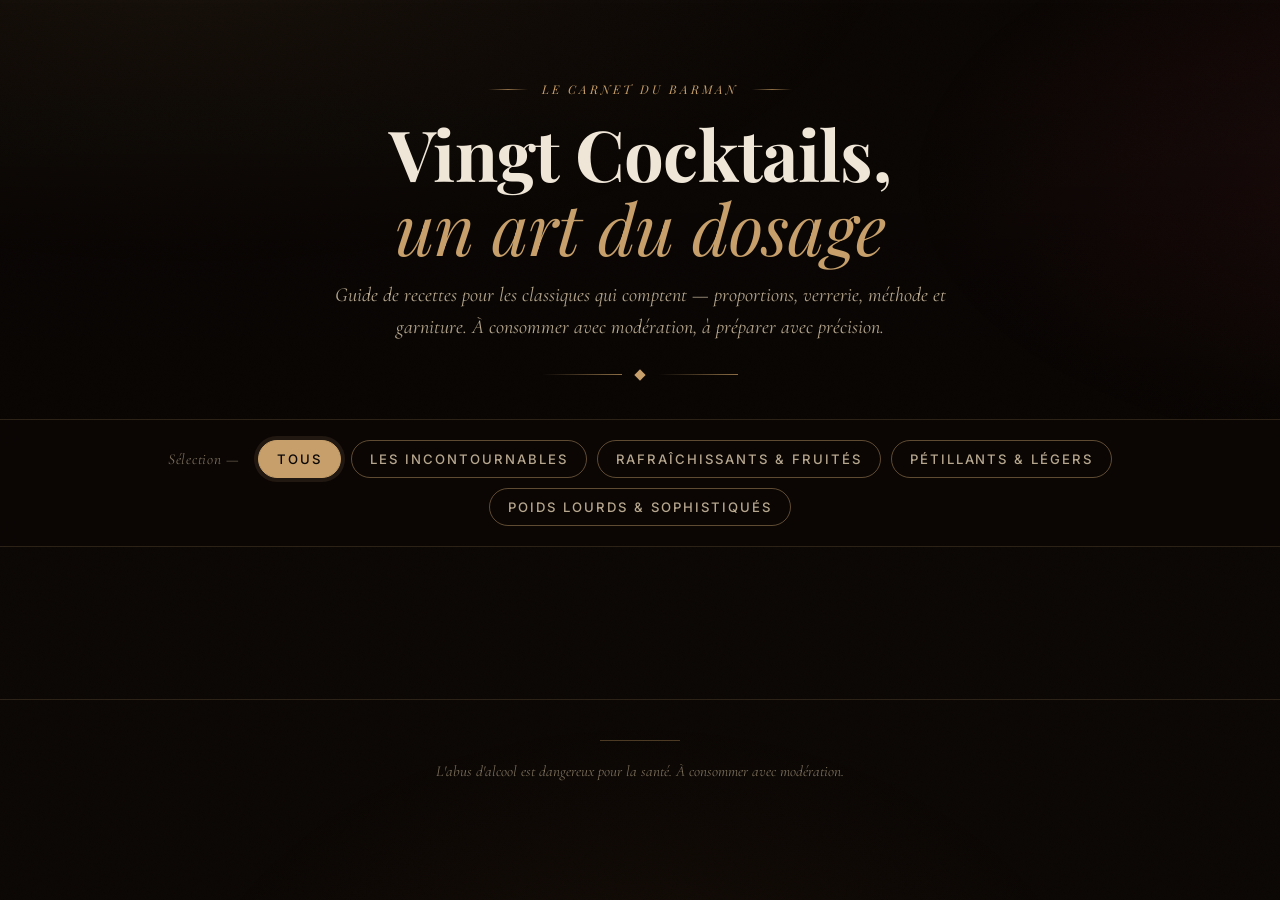
==== index.html @ 7dda2681 "Add skeleton for cocktail guide site Dark speakeasy theme with Google Fonts (Playfair Display, Cormo" ====
<!DOCTYPE html>
<html lang="fr">
<head>
  <meta charset="UTF-8" />
  <meta name="viewport" content="width=device-width, initial-scale=1.0" />
  <title>Le Carnet du Barman — Guide des 20 Cocktails Classiques</title>
  <meta name="description" content="Guide de dosage de 20 cocktails classiques : recettes, verres, méthodes et garnitures. Style speakeasy." />

  <link rel="preconnect" href="https://fonts.googleapis.com" />
  <link rel="preconnect" href="https://fonts.gstatic.com" crossorigin />
  <link href="https://fonts.googleapis.com/css2?family=Playfair+Display:ital,wght@0,400;0,600;0,700;1,400&family=Cormorant+Garamond:ital,wght@0,400;0,500;1,400&family=Inter:wght@300;400;500;600&display=swap" rel="stylesheet" />

  <style>
    /* ============================================
       TOKENS & RESET
       ============================================ */
    :root {
      --bg-deep: #0b0705;
      --bg-soft: #120c08;
      --bg-card: #1a110b;
      --bg-card-hover: #221610;
      --line: rgba(198, 159, 106, 0.18);
      --line-strong: rgba(198, 159, 106, 0.45);

      --gold: #c69f6a;
      --gold-soft: #d9b988;
      --gold-dim: #8e6f46;
      --copper: #b87333;
      --burgundy: #6d1f2a;

      --text: #efe6d7;
      --text-dim: #b6a78e;
      --text-muted: #7a6e5a;

      --serif: 'Playfair Display', 'Cormorant Garamond', Georgia, serif;
      --serif-alt: 'Cormorant Garamond', Georgia, serif;
      --sans: 'Inter', -apple-system, BlinkMacSystemFont, 'Segoe UI', sans-serif;

      --radius: 4px;
      --radius-lg: 10px;
      --shadow-card: 0 10px 30px rgba(0, 0, 0, 0.55), 0 1px 0 rgba(255, 255, 255, 0.02) inset;
      --shadow-card-hover: 0 18px 50px rgba(0, 0, 0, 0.75), 0 0 0 1px var(--line-strong) inset;

      --ease: cubic-bezier(0.2, 0.7, 0.2, 1);
    }

    *, *::before, *::after { box-sizing: border-box; }

    html, body {
      margin: 0;
      padding: 0;
      background: var(--bg-deep);
      color: var(--text);
      font-family: var(--sans);
      font-size: 16px;
      line-height: 1.6;
      -webkit-font-smoothing: antialiased;
      -moz-osx-font-smoothing: grayscale;
    }

    /* Ambient background — subtle vignette + grain */
    body::before {
      content: '';
      position: fixed;
      inset: 0;
      pointer-events: none;
      z-index: 0;
      background:
        radial-gradient(1200px 600px at 15% -10%, rgba(198, 159, 106, 0.08), transparent 60%),
        radial-gradient(900px 500px at 110% 20%, rgba(109, 31, 42, 0.18), transparent 55%),
        radial-gradient(800px 600px at 50% 120%, rgba(184, 115, 51, 0.07), transparent 60%);
    }
    body::after {
      content: '';
      position: fixed;
      inset: 0;
      pointer-events: none;
      z-index: 0;
      opacity: 0.035;
      mix-blend-mode: overlay;
      background-image: url("data:image/svg+xml;utf8,<svg xmlns='http://www.w3.org/2000/svg' width='160' height='160'><filter id='n'><feTurbulence type='fractalNoise' baseFrequency='0.9' numOctaves='2' stitchTiles='stitch'/><feColorMatrix values='0 0 0 0 0.8  0 0 0 0 0.65  0 0 0 0 0.4  0 0 0 0.6 0'/></filter><rect width='100%' height='100%' filter='url(%23n)'/></svg>");
    }

    main, header, footer, section { position: relative; z-index: 1; }

    a { color: var(--gold); text-decoration: none; }
    a:hover { color: var(--gold-soft); }

    ::selection { background: var(--gold); color: var(--bg-deep); }

    /* ============================================
       LAYOUT
       ============================================ */
    .wrap {
      width: 100%;
      max-width: 1240px;
      margin: 0 auto;
      padding: 0 28px;
    }

    /* ============================================
       HEADER / HERO
       ============================================ */
    .site-header {
      padding: 72px 0 40px;
      text-align: center;
      border-bottom: 1px solid var(--line);
      background:
        linear-gradient(180deg, rgba(0,0,0,0) 0%, rgba(0,0,0,0.25) 100%);
    }

    .brand-mark {
      display: inline-flex;
      align-items: center;
      gap: 14px;
      color: var(--gold);
      font-family: var(--serif);
      font-style: italic;
      letter-spacing: 0.25em;
      text-transform: uppercase;
      font-size: 12px;
    }
    .brand-mark::before,
    .brand-mark::after {
      content: '';
      display: inline-block;
      width: 40px;
      height: 1px;
      background: linear-gradient(90deg, transparent, var(--gold-dim), transparent);
    }

    .site-title {
      font-family: var(--serif);
      font-weight: 700;
      font-size: clamp(2.4rem, 5.5vw, 4.4rem);
      line-height: 1.05;
      margin: 18px 0 14px;
      letter-spacing: -0.01em;
      color: var(--text);
    }
    .site-title em {
      font-style: italic;
      font-weight: 400;
      color: var(--gold);
    }

    .site-tagline {
      font-family: var(--serif-alt);
      font-style: italic;
      font-size: clamp(1.05rem, 1.6vw, 1.25rem);
      color: var(--text-dim);
      max-width: 640px;
      margin: 0 auto;
    }

    .divider-ornament {
      display: flex;
      align-items: center;
      justify-content: center;
      gap: 14px;
      margin: 28px auto 0;
      color: var(--gold-dim);
    }
    .divider-ornament .line {
      width: 80px;
      height: 1px;
      background: linear-gradient(90deg, transparent, var(--gold-dim));
    }
    .divider-ornament .line + .line {
      background: linear-gradient(90deg, var(--gold-dim), transparent);
    }
    .divider-ornament .diamond {
      width: 8px;
      height: 8px;
      background: var(--gold);
      transform: rotate(45deg);
    }

    /* ============================================
       FILTERS
       ============================================ */
    .filters {
      position: sticky;
      top: 0;
      z-index: 20;
      padding: 20px 0;
      background: rgba(11, 7, 5, 0.82);
      backdrop-filter: blur(14px) saturate(1.1);
      -webkit-backdrop-filter: blur(14px) saturate(1.1);
      border-bottom: 1px solid var(--line);
    }
    .filter-bar {
      display: flex;
      flex-wrap: wrap;
      gap: 10px;
      justify-content: center;
      align-items: center;
    }
    .filter-label {
      font-family: var(--serif-alt);
      font-style: italic;
      color: var(--text-muted);
      font-size: 0.95rem;
      margin-right: 8px;
      letter-spacing: 0.05em;
    }
    .chip {
      appearance: none;
      border: 1px solid var(--line-strong);
      background: transparent;
      color: var(--text-dim);
      font-family: var(--sans);
      font-size: 0.82rem;
      font-weight: 500;
      letter-spacing: 0.15em;
      text-transform: uppercase;
      padding: 10px 18px;
      border-radius: 999px;
      cursor: pointer;
      transition: all 280ms var(--ease);
      position: relative;
    }
    .chip:hover {
      color: var(--gold-soft);
      border-color: var(--gold-dim);
      background: rgba(198, 159, 106, 0.06);
    }
    .chip.is-active {
      color: var(--bg-deep);
      background: var(--gold);
      border-color: var(--gold);
      box-shadow: 0 0 0 4px rgba(198, 159, 106, 0.12);
    }

    /* ============================================
       GRID
       ============================================ */
    .grid-section {
      padding: 56px 0 96px;
    }
    .grid {
      display: grid;
      grid-template-columns: repeat(auto-fill, minmax(300px, 1fr));
      gap: 26px;
    }

    /* ============================================
       COCKTAIL CARD (style only, no data yet)
       ============================================ */
    .card {
      position: relative;
      background: linear-gradient(160deg, var(--bg-card) 0%, var(--bg-soft) 100%);
      border: 1px solid var(--line);
      border-radius: var(--radius-lg);
      padding: 32px 28px 28px;
      box-shadow: var(--shadow-card);
      overflow: hidden;
      transition: transform 400ms var(--ease), box-shadow 400ms var(--ease), border-color 400ms var(--ease);
    }
    .card::before {
      content: '';
      position: absolute;
      inset: 0;
      background: radial-gradient(500px 200px at 100% 0%, rgba(198, 159, 106, 0.08), transparent 60%);
      opacity: 0;
      transition: opacity 400ms var(--ease);
      pointer-events: none;
    }
    .card:hover {
      transform: translateY(-4px);
      border-color: var(--line-strong);
      box-shadow: var(--shadow-card-hover);
    }
    .card:hover::before { opacity: 1; }

    .card-category {
      display: inline-block;
      font-family: var(--serif-alt);
      font-style: italic;
      font-size: 0.78rem;
      letter-spacing: 0.2em;
      text-transform: uppercase;
      color: var(--gold);
      margin-bottom: 10px;
    }
    .card-title {
      font-family: var(--serif);
      font-weight: 700;
      font-size: 1.7rem;
      line-height: 1.15;
      margin: 0 0 18px;
      color: var(--text);
    }
    .card-divider {
      width: 36px;
      height: 1px;
      background: var(--gold-dim);
      margin: 0 0 20px;
    }

    /* ============================================
       FOOTER
       ============================================ */
    .site-footer {
      padding: 40px 0 60px;
      border-top: 1px solid var(--line);
      text-align: center;
      color: var(--text-muted);
      font-family: var(--serif-alt);
      font-style: italic;
      font-size: 0.95rem;
    }
    .site-footer .line {
      display: block;
      width: 80px;
      height: 1px;
      background: var(--gold-dim);
      margin: 0 auto 18px;
      opacity: 0.5;
    }

    /* ============================================
       RESPONSIVE
       ============================================ */
    @media (max-width: 720px) {
      .wrap { padding: 0 18px; }
      .site-header { padding: 48px 0 28px; }
      .filters { padding: 14px 0; }
      .filter-label { display: none; }
      .chip { padding: 8px 14px; font-size: 0.75rem; letter-spacing: 0.12em; }
      .grid-section { padding: 36px 0 72px; }
      .grid { grid-template-columns: 1fr; gap: 18px; }
      .card { padding: 26px 22px 22px; }
      .card-title { font-size: 1.45rem; }
    }

    @media (prefers-reduced-motion: reduce) {
      * { transition: none !important; animation: none !important; }
    }
  </style>
</head>
<body>

  <!-- ============================================
       HEADER
       ============================================ -->
  <header class="site-header">
    <div class="wrap">
      <span class="brand-mark">Le Carnet du Barman</span>
      <h1 class="site-title">Vingt Cocktails,<br /><em>un art du dosage</em></h1>
      <p class="site-tagline">
        Guide de recettes pour les classiques qui comptent — proportions, verrerie,
        méthode et garniture. À consommer avec modération, à préparer avec précision.
      </p>
      <div class="divider-ornament" aria-hidden="true">
        <span class="line"></span><span class="diamond"></span><span class="line"></span>
      </div>
    </div>
  </header>

  <!-- ============================================
       FILTERS
       ============================================ -->
  <nav class="filters" aria-label="Filtrer par catégorie">
    <div class="wrap filter-bar">
      <span class="filter-label">Sélection —</span>
      <button class="chip is-active" data-filter="all" type="button">Tous</button>
      <button class="chip" data-filter="classiques" type="button">Les Incontournables</button>
      <button class="chip" data-filter="fruites" type="button">Rafraîchissants &amp; Fruités</button>
      <button class="chip" data-filter="petillants" type="button">Pétillants &amp; Légers</button>
      <button class="chip" data-filter="sophistiques" type="button">Poids Lourds &amp; Sophistiqués</button>
    </div>
  </nav>

  <!-- ============================================
       GRID (empty for now — cards injected later)
       ============================================ -->
  <main class="grid-section">
    <div class="wrap">
      <div id="grid" class="grid" role="list">
        <!-- Cartes cocktails injectées ici -->
      </div>
    </div>
  </main>

  <!-- ============================================
       FOOTER
       ============================================ -->
  <footer class="site-footer">
    <div class="wrap">
      <span class="line"></span>
      L'abus d'alcool est dangereux pour la santé. À consommer avec modération.
    </div>
  </footer>

  <script>
    // ============================================
    // FILTER LOGIC (skeleton — no cards yet)
    // ============================================
    (function () {
      const chips = document.querySelectorAll('.chip');
      const grid = document.getElementById('grid');

      chips.forEach(chip => {
        chip.addEventListener('click', () => {
          chips.forEach(c => c.classList.remove('is-active'));
          chip.classList.add('is-active');

          const filter = chip.dataset.filter;
          const cards = grid.querySelectorAll('.card');
          cards.forEach(card => {
            const match = filter === 'all' || card.dataset.category === filter;
            card.style.display = match ? '' : 'none';
          });
        });
      });
    })();
  </script>
</body>
</html>
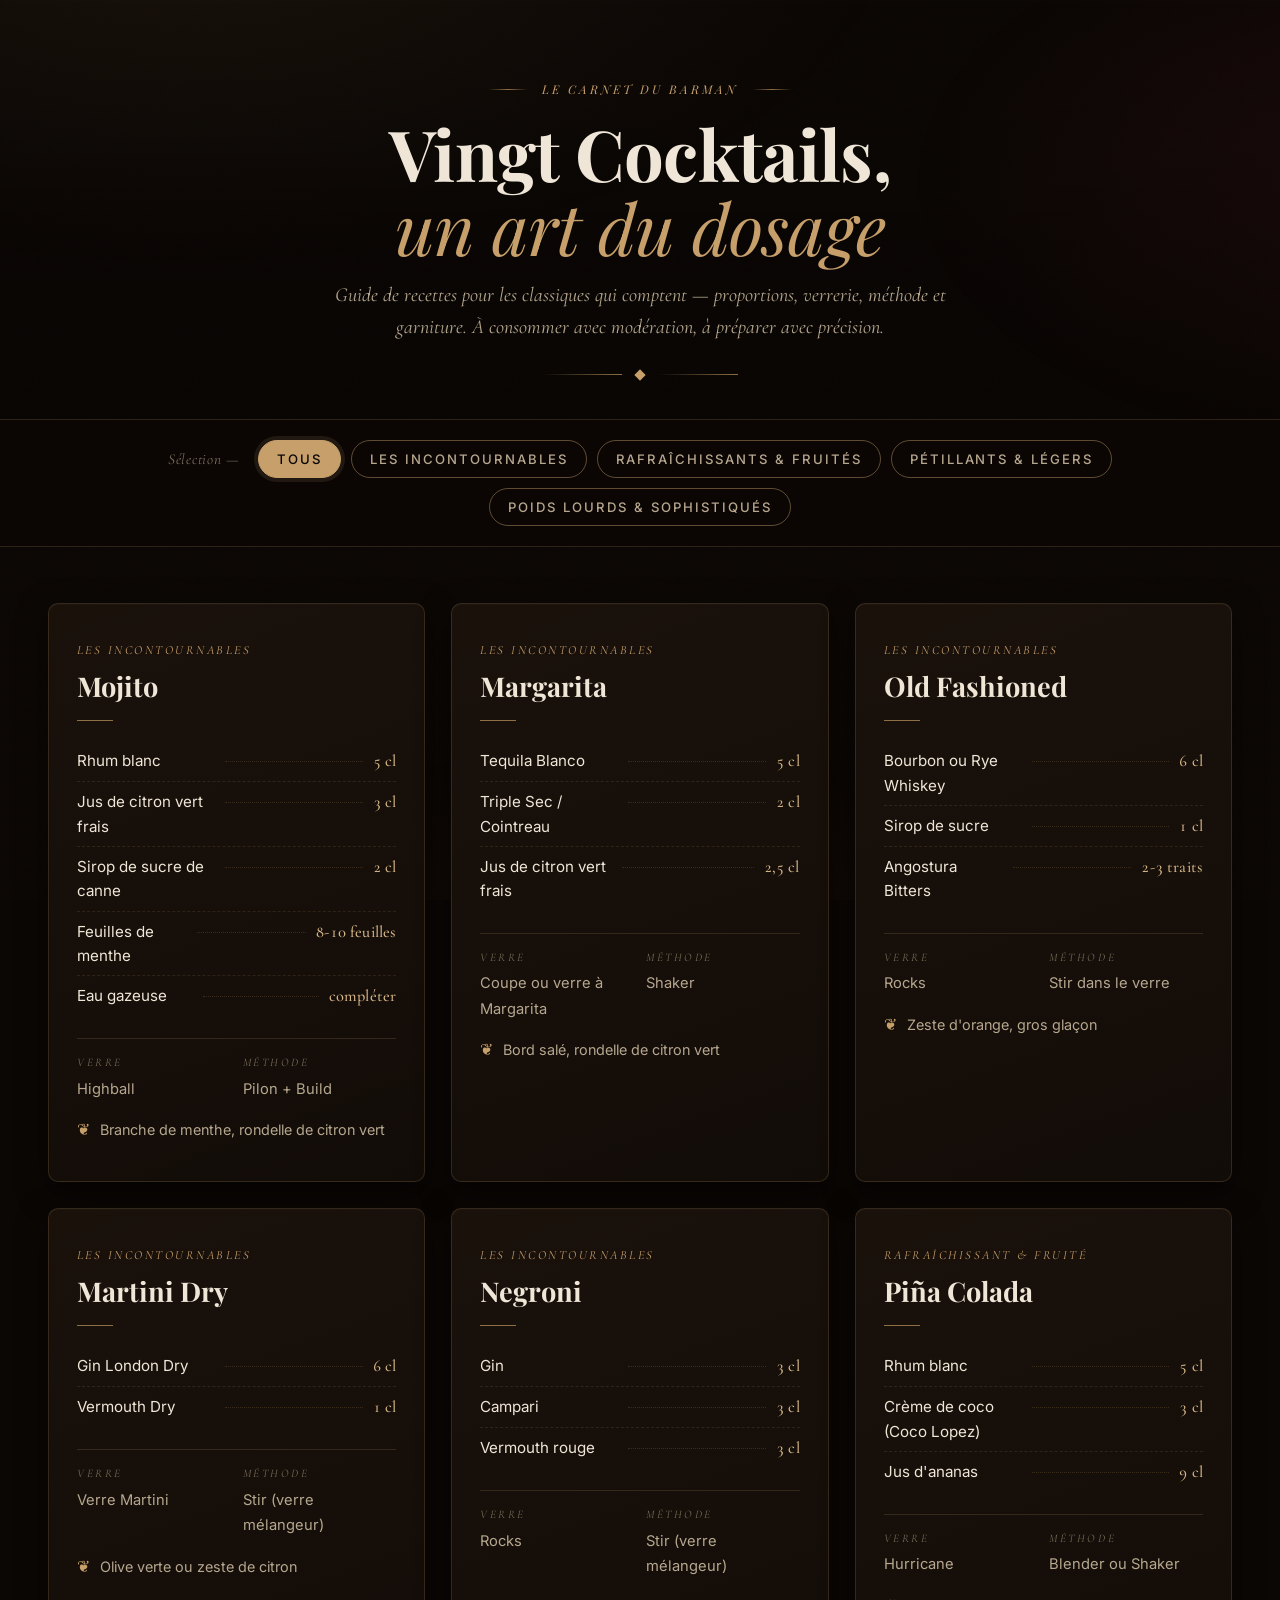
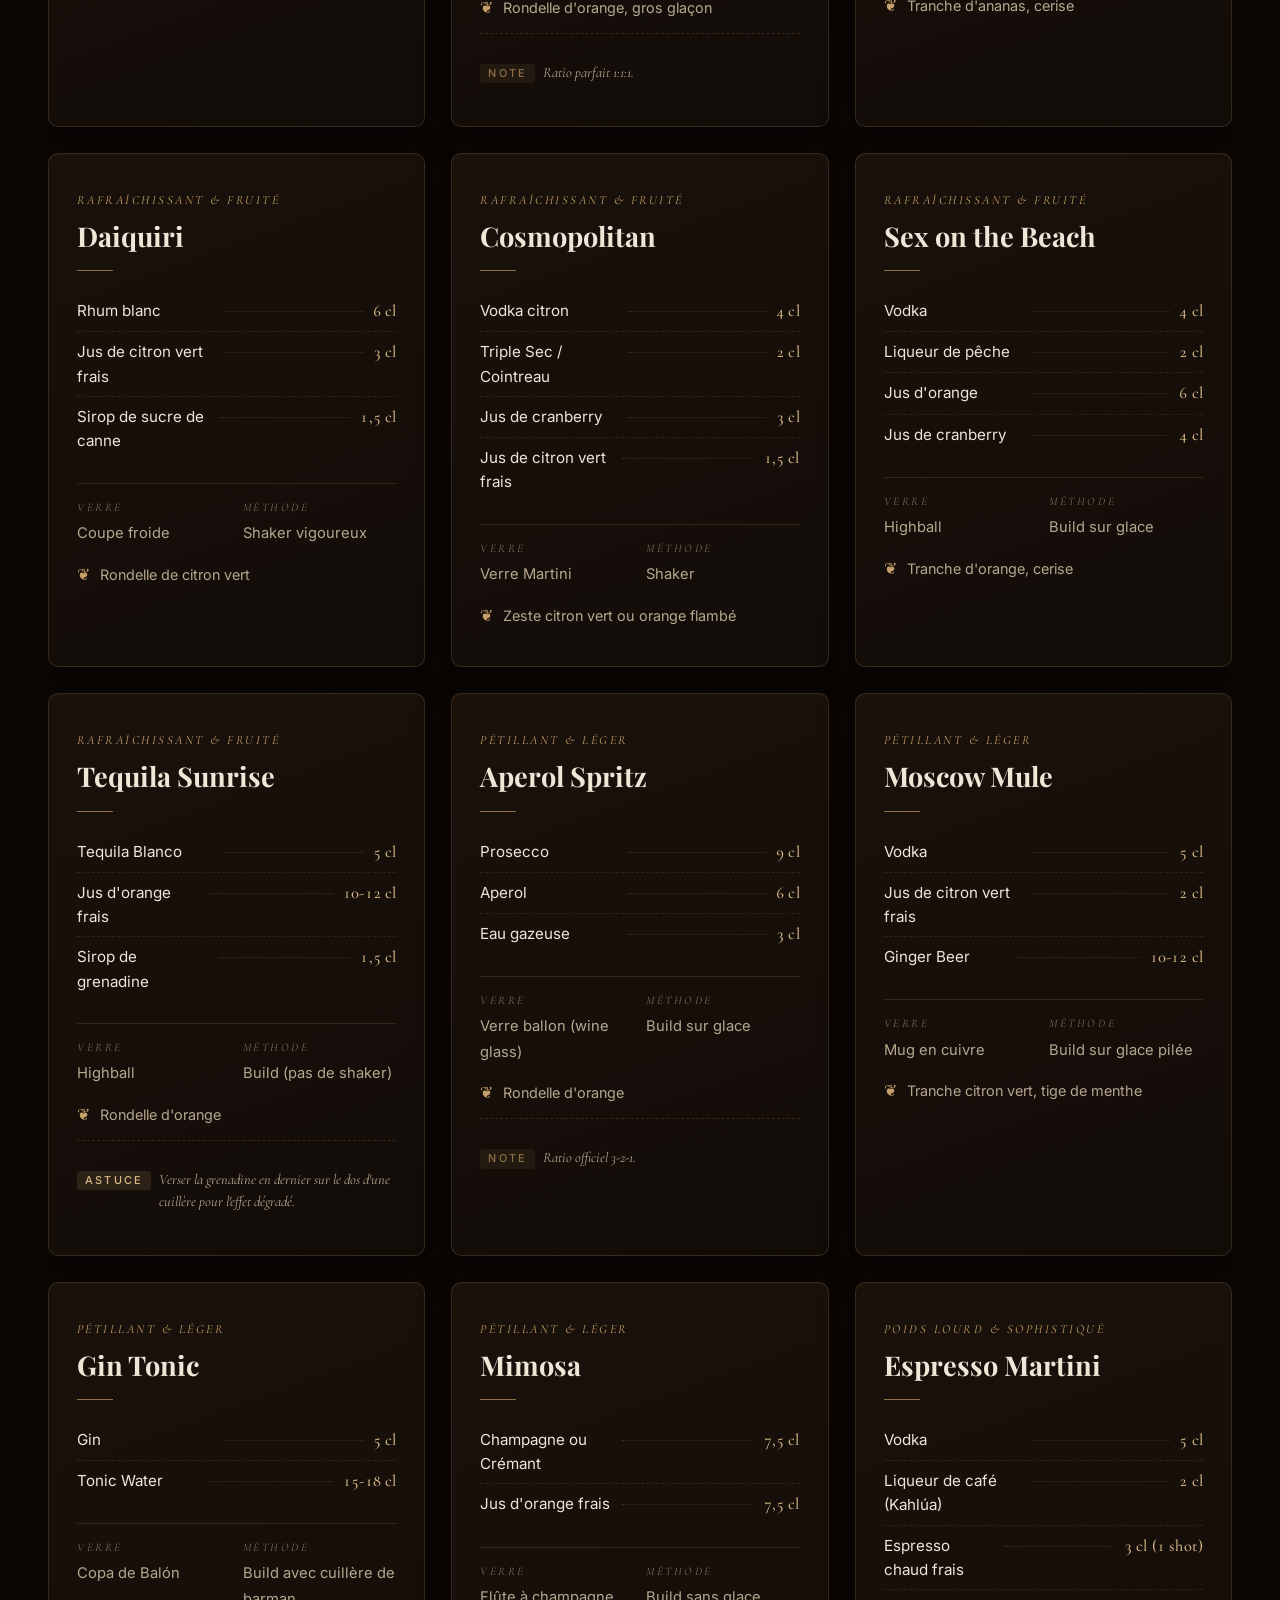
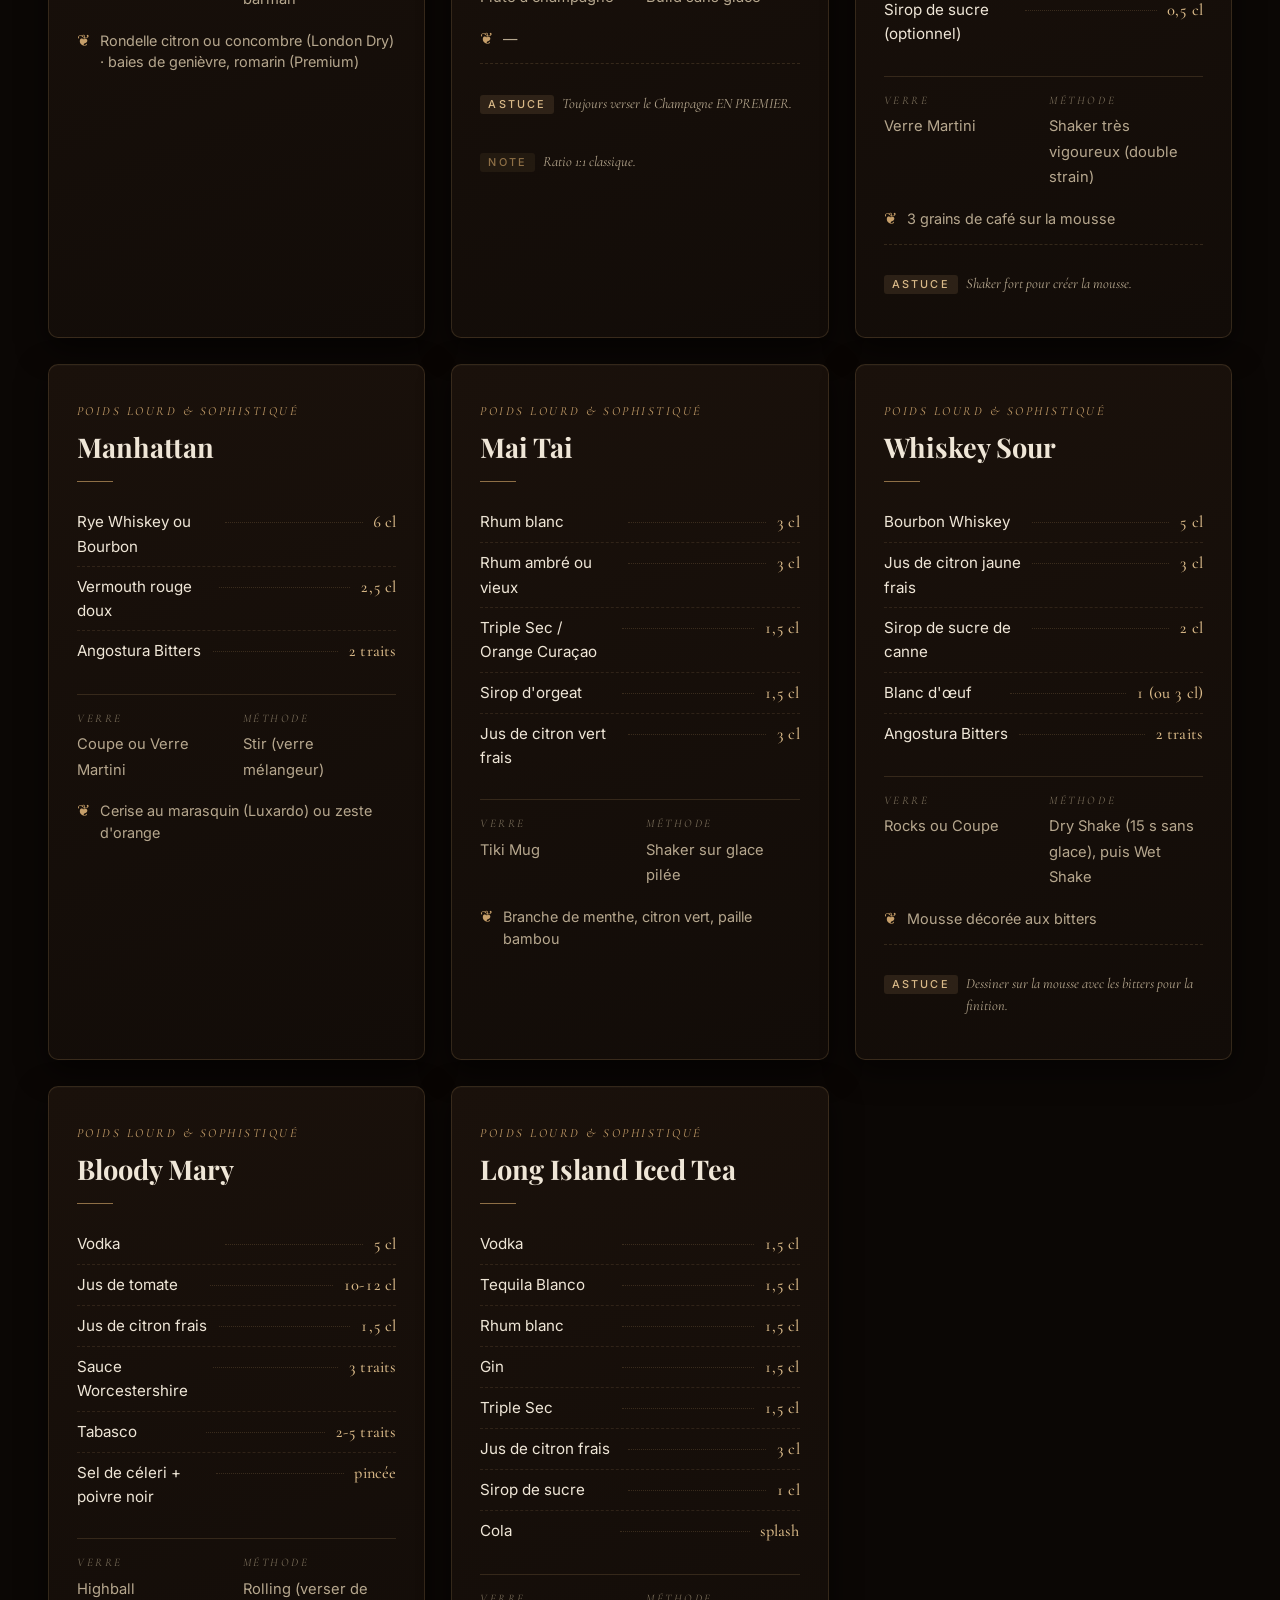
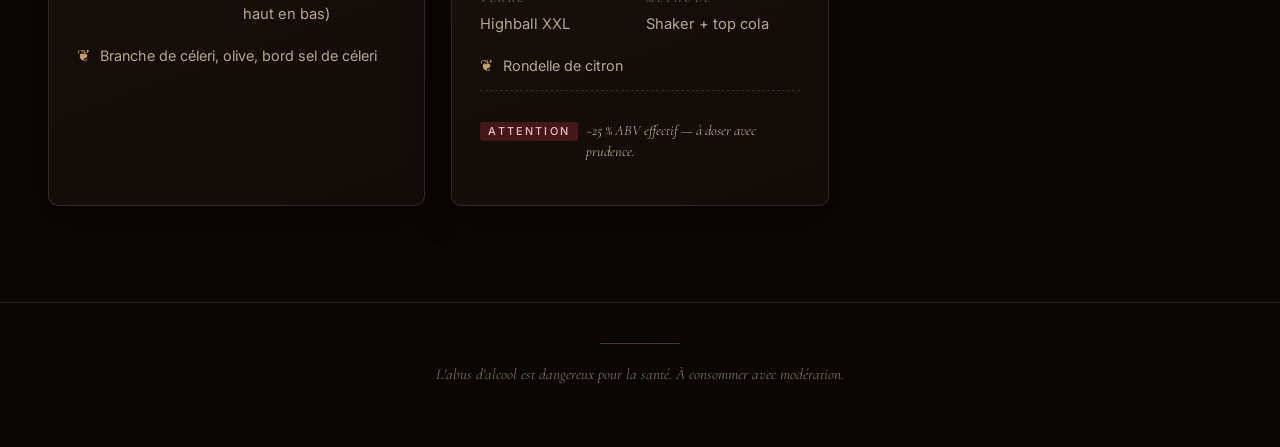
==== commit 4945d004: "Add 20 cocktail recipes with doses, glass, method and garnish Cards are rendered from a JS data arra" ====
--- a/index.html
+++ b/index.html
@@ -296,6 +296,140 @@
       height: 1px;
       background: var(--gold-dim);
       margin: 0 0 20px;
+    }
+
+    /* Ingredients list */
+    .ingredients {
+      list-style: none;
+      margin: 0 0 22px;
+      padding: 0;
+    }
+    .ingredients li {
+      display: flex;
+      align-items: baseline;
+      gap: 10px;
+      padding: 7px 0;
+      border-bottom: 1px dashed rgba(198, 159, 106, 0.14);
+      font-size: 0.95rem;
+    }
+    .ingredients li:last-child { border-bottom: none; }
+    .ingredient-name {
+      color: var(--text);
+      flex: 1;
+    }
+    .ingredient-dots {
+      flex: 1;
+      border-bottom: 1px dotted rgba(198, 159, 106, 0.2);
+      transform: translateY(-4px);
+      min-width: 12px;
+    }
+    .ingredient-dose {
+      color: var(--gold-soft);
+      font-variant-numeric: tabular-nums;
+      font-weight: 500;
+      white-space: nowrap;
+      font-family: var(--serif-alt);
+      font-size: 1.02rem;
+      letter-spacing: 0.01em;
+    }
+
+    /* Meta grid (glass / method) */
+    .card-meta {
+      display: grid;
+      grid-template-columns: 1fr 1fr;
+      gap: 12px;
+      margin-bottom: 18px;
+      padding: 14px 0 0;
+      border-top: 1px solid var(--line);
+    }
+    .meta-block .meta-label {
+      display: block;
+      font-family: var(--serif-alt);
+      font-style: italic;
+      font-size: 0.72rem;
+      letter-spacing: 0.22em;
+      text-transform: uppercase;
+      color: var(--text-muted);
+      margin-bottom: 4px;
+    }
+    .meta-block .meta-value {
+      font-size: 0.92rem;
+      color: var(--text-dim);
+      line-height: 1.35;
+    }
+
+    /* Garnish */
+    .garnish {
+      display: flex;
+      gap: 10px;
+      align-items: flex-start;
+      margin-bottom: 12px;
+      font-size: 0.9rem;
+      color: var(--text-dim);
+      line-height: 1.5;
+    }
+    .garnish::before {
+      content: '❦';
+      color: var(--gold);
+      font-size: 1rem;
+      line-height: 1.3;
+      flex-shrink: 0;
+    }
+
+    /* Notes / tips / warnings */
+    .notes {
+      margin-top: 14px;
+      padding-top: 14px;
+      border-top: 1px dashed rgba(198, 159, 106, 0.18);
+      display: flex;
+      flex-direction: column;
+      gap: 8px;
+    }
+    .note {
+      font-family: var(--serif-alt);
+      font-style: italic;
+      font-size: 0.9rem;
+      line-height: 1.5;
+      color: var(--text-dim);
+      display: flex;
+      gap: 8px;
+      align-items: flex-start;
+    }
+    .note .tag {
+      font-family: var(--sans);
+      font-style: normal;
+      font-size: 0.68rem;
+      letter-spacing: 0.2em;
+      text-transform: uppercase;
+      padding: 2px 8px;
+      border-radius: 3px;
+      flex-shrink: 0;
+      margin-top: 2px;
+      line-height: 1.4;
+      font-weight: 500;
+    }
+    .note .tag.tip { background: rgba(198, 159, 106, 0.14); color: var(--gold-soft); }
+    .note .tag.info { background: rgba(198, 159, 106, 0.08); color: var(--gold-dim); }
+    .note .tag.warn { background: rgba(109, 31, 42, 0.55); color: #e7bfc4; }
+
+    /* Empty state */
+    .empty {
+      grid-column: 1 / -1;
+      text-align: center;
+      padding: 60px 20px;
+      color: var(--text-muted);
+      font-family: var(--serif-alt);
+      font-style: italic;
+      font-size: 1.1rem;
+    }
+
+    /* Entrance animation */
+    @keyframes fadeUp {
+      from { opacity: 0; transform: translateY(14px); }
+      to { opacity: 1; transform: translateY(0); }
+    }
+    .card {
+      animation: fadeUp 600ms var(--ease) both;
     }
 
     /* ============================================
@@ -395,12 +529,338 @@
 
   <script>
     // ============================================
-    // FILTER LOGIC (skeleton — no cards yet)
+    // COCKTAIL DATA
+    // ============================================
+    const CATEGORIES = {
+      classiques:   'Les Incontournables',
+      fruites:      'Rafraîchissant & Fruité',
+      petillants:   'Pétillant & Léger',
+      sophistiques: 'Poids Lourd & Sophistiqué'
+    };
+
+    const COCKTAILS = [
+      // ---------- CLASSIQUES ----------
+      {
+        name: 'Mojito',
+        category: 'classiques',
+        ingredients: [
+          ['Rhum blanc', '5 cl'],
+          ['Jus de citron vert frais', '3 cl'],
+          ['Sirop de sucre de canne', '2 cl'],
+          ['Feuilles de menthe', '8-10 feuilles'],
+          ['Eau gazeuse', 'compléter']
+        ],
+        glass: 'Highball',
+        method: 'Pilon + Build',
+        garnish: 'Branche de menthe, rondelle de citron vert'
+      },
+      {
+        name: 'Margarita',
+        category: 'classiques',
+        ingredients: [
+          ['Tequila Blanco', '5 cl'],
+          ['Triple Sec / Cointreau', '2 cl'],
+          ['Jus de citron vert frais', '2,5 cl']
+        ],
+        glass: 'Coupe ou verre à Margarita',
+        method: 'Shaker',
+        garnish: 'Bord salé, rondelle de citron vert'
+      },
+      {
+        name: 'Old Fashioned',
+        category: 'classiques',
+        ingredients: [
+          ['Bourbon ou Rye Whiskey', '6 cl'],
+          ['Sirop de sucre', '1 cl'],
+          ['Angostura Bitters', '2-3 traits']
+        ],
+        glass: 'Rocks',
+        method: 'Stir dans le verre',
+        garnish: "Zeste d'orange, gros glaçon"
+      },
+      {
+        name: 'Martini Dry',
+        category: 'classiques',
+        ingredients: [
+          ['Gin London Dry', '6 cl'],
+          ['Vermouth Dry', '1 cl']
+        ],
+        glass: 'Verre Martini',
+        method: 'Stir (verre mélangeur)',
+        garnish: 'Olive verte ou zeste de citron'
+      },
+      {
+        name: 'Negroni',
+        category: 'classiques',
+        ingredients: [
+          ['Gin', '3 cl'],
+          ['Campari', '3 cl'],
+          ['Vermouth rouge', '3 cl']
+        ],
+        glass: 'Rocks',
+        method: 'Stir (verre mélangeur)',
+        garnish: "Rondelle d'orange, gros glaçon",
+        notes: [{ tag: 'info', text: 'Ratio parfait 1:1:1.' }]
+      },
+
+      // ---------- FRUITÉS ----------
+      {
+        name: 'Piña Colada',
+        category: 'fruites',
+        ingredients: [
+          ['Rhum blanc', '5 cl'],
+          ['Crème de coco (Coco Lopez)', '3 cl'],
+          ["Jus d'ananas", '9 cl']
+        ],
+        glass: 'Hurricane',
+        method: 'Blender ou Shaker',
+        garnish: "Tranche d'ananas, cerise"
+      },
+      {
+        name: 'Daiquiri',
+        category: 'fruites',
+        ingredients: [
+          ['Rhum blanc', '6 cl'],
+          ['Jus de citron vert frais', '3 cl'],
+          ['Sirop de sucre de canne', '1,5 cl']
+        ],
+        glass: 'Coupe froide',
+        method: 'Shaker vigoureux',
+        garnish: 'Rondelle de citron vert'
+      },
+      {
+        name: 'Cosmopolitan',
+        category: 'fruites',
+        ingredients: [
+          ['Vodka citron', '4 cl'],
+          ['Triple Sec / Cointreau', '2 cl'],
+          ['Jus de cranberry', '3 cl'],
+          ['Jus de citron vert frais', '1,5 cl']
+        ],
+        glass: 'Verre Martini',
+        method: 'Shaker',
+        garnish: 'Zeste citron vert ou orange flambé'
+      },
+      {
+        name: 'Sex on the Beach',
+        category: 'fruites',
+        ingredients: [
+          ['Vodka', '4 cl'],
+          ['Liqueur de pêche', '2 cl'],
+          ["Jus d'orange", '6 cl'],
+          ['Jus de cranberry', '4 cl']
+        ],
+        glass: 'Highball',
+        method: 'Build sur glace',
+        garnish: "Tranche d'orange, cerise"
+      },
+      {
+        name: 'Tequila Sunrise',
+        category: 'fruites',
+        ingredients: [
+          ['Tequila Blanco', '5 cl'],
+          ["Jus d'orange frais", '10-12 cl'],
+          ['Sirop de grenadine', '1,5 cl']
+        ],
+        glass: 'Highball',
+        method: 'Build (pas de shaker)',
+        garnish: "Rondelle d'orange",
+        notes: [{ tag: 'tip', text: "Verser la grenadine en dernier sur le dos d'une cuillère pour l'effet dégradé." }]
+      },
+
+      // ---------- PÉTILLANTS ----------
+      {
+        name: 'Aperol Spritz',
+        category: 'petillants',
+        ingredients: [
+          ['Prosecco', '9 cl'],
+          ['Aperol', '6 cl'],
+          ['Eau gazeuse', '3 cl']
+        ],
+        glass: 'Verre ballon (wine glass)',
+        method: 'Build sur glace',
+        garnish: "Rondelle d'orange",
+        notes: [{ tag: 'info', text: 'Ratio officiel 3-2-1.' }]
+      },
+      {
+        name: 'Moscow Mule',
+        category: 'petillants',
+        ingredients: [
+          ['Vodka', '5 cl'],
+          ['Jus de citron vert frais', '2 cl'],
+          ['Ginger Beer', '10-12 cl']
+        ],
+        glass: 'Mug en cuivre',
+        method: 'Build sur glace pilée',
+        garnish: 'Tranche citron vert, tige de menthe'
+      },
+      {
+        name: 'Gin Tonic',
+        category: 'petillants',
+        ingredients: [
+          ['Gin', '5 cl'],
+          ['Tonic Water', '15-18 cl']
+        ],
+        glass: 'Copa de Balón',
+        method: 'Build avec cuillère de barman',
+        garnish: 'Rondelle citron ou concombre (London Dry) · baies de genièvre, romarin (Premium)'
+      },
+      {
+        name: 'Mimosa',
+        category: 'petillants',
+        ingredients: [
+          ['Champagne ou Crémant', '7,5 cl'],
+          ["Jus d'orange frais", '7,5 cl']
+        ],
+        glass: 'Flûte à champagne',
+        method: 'Build sans glace',
+        garnish: '—',
+        notes: [
+          { tag: 'tip',  text: 'Toujours verser le Champagne EN PREMIER.' },
+          { tag: 'info', text: 'Ratio 1:1 classique.' }
+        ]
+      },
+
+      // ---------- SOPHISTIQUÉS ----------
+      {
+        name: 'Espresso Martini',
+        category: 'sophistiques',
+        ingredients: [
+          ['Vodka', '5 cl'],
+          ['Liqueur de café (Kahlúa)', '2 cl'],
+          ['Espresso chaud frais', '3 cl (1 shot)'],
+          ['Sirop de sucre (optionnel)', '0,5 cl']
+        ],
+        glass: 'Verre Martini',
+        method: 'Shaker très vigoureux (double strain)',
+        garnish: '3 grains de café sur la mousse',
+        notes: [{ tag: 'tip', text: 'Shaker fort pour créer la mousse.' }]
+      },
+      {
+        name: 'Manhattan',
+        category: 'sophistiques',
+        ingredients: [
+          ['Rye Whiskey ou Bourbon', '6 cl'],
+          ['Vermouth rouge doux', '2,5 cl'],
+          ['Angostura Bitters', '2 traits']
+        ],
+        glass: 'Coupe ou Verre Martini',
+        method: 'Stir (verre mélangeur)',
+        garnish: "Cerise au marasquin (Luxardo) ou zeste d'orange"
+      },
+      {
+        name: 'Mai Tai',
+        category: 'sophistiques',
+        ingredients: [
+          ['Rhum blanc', '3 cl'],
+          ['Rhum ambré ou vieux', '3 cl'],
+          ['Triple Sec / Orange Curaçao', '1,5 cl'],
+          ["Sirop d'orgeat", '1,5 cl'],
+          ['Jus de citron vert frais', '3 cl']
+        ],
+        glass: 'Tiki Mug',
+        method: 'Shaker sur glace pilée',
+        garnish: 'Branche de menthe, citron vert, paille bambou'
+      },
+      {
+        name: 'Whiskey Sour',
+        category: 'sophistiques',
+        ingredients: [
+          ['Bourbon Whiskey', '5 cl'],
+          ['Jus de citron jaune frais', '3 cl'],
+          ['Sirop de sucre de canne', '2 cl'],
+          ["Blanc d'œuf", '1 (ou 3 cl)'],
+          ['Angostura Bitters', '2 traits']
+        ],
+        glass: 'Rocks ou Coupe',
+        method: "Dry Shake (15 s sans glace), puis Wet Shake",
+        garnish: 'Mousse décorée aux bitters',
+        notes: [{ tag: 'tip', text: 'Dessiner sur la mousse avec les bitters pour la finition.' }]
+      },
+      {
+        name: 'Bloody Mary',
+        category: 'sophistiques',
+        ingredients: [
+          ['Vodka', '5 cl'],
+          ['Jus de tomate', '10-12 cl'],
+          ['Jus de citron frais', '1,5 cl'],
+          ['Sauce Worcestershire', '3 traits'],
+          ['Tabasco', '2-5 traits'],
+          ['Sel de céleri + poivre noir', 'pincée']
+        ],
+        glass: 'Highball',
+        method: 'Rolling (verser de haut en bas)',
+        garnish: 'Branche de céleri, olive, bord sel de céleri'
+      },
+      {
+        name: 'Long Island Iced Tea',
+        category: 'sophistiques',
+        ingredients: [
+          ['Vodka', '1,5 cl'],
+          ['Tequila Blanco', '1,5 cl'],
+          ['Rhum blanc', '1,5 cl'],
+          ['Gin', '1,5 cl'],
+          ['Triple Sec', '1,5 cl'],
+          ['Jus de citron frais', '3 cl'],
+          ['Sirop de sucre', '1 cl'],
+          ['Cola', 'splash']
+        ],
+        glass: 'Highball XXL',
+        method: 'Shaker + top cola',
+        garnish: 'Rondelle de citron',
+        notes: [{ tag: 'warn', text: '~25 % ABV effectif — à doser avec prudence.' }]
+      }
+    ];
+
+    // ============================================
+    // RENDER
     // ============================================
     (function () {
+      const grid = document.getElementById('grid');
+
+      const escape = (str) => String(str)
+        .replace(/&/g, '&amp;').replace(/</g, '&lt;').replace(/>/g, '&gt;')
+        .replace(/"/g, '&quot;').replace(/'/g, '&#39;');
+
+      const cardHTML = (c, i) => {
+        const ingredients = c.ingredients.map(([n, d]) => `
+          <li>
+            <span class="ingredient-name">${escape(n)}</span>
+            <span class="ingredient-dots" aria-hidden="true"></span>
+            <span class="ingredient-dose">${escape(d)}</span>
+          </li>`).join('');
+
+        const notes = (c.notes && c.notes.length)
+          ? `<div class="notes">${c.notes.map(n => `
+              <p class="note"><span class="tag ${escape(n.tag)}">${n.tag === 'warn' ? 'Attention' : n.tag === 'tip' ? 'Astuce' : 'Note'}</span><span>${escape(n.text)}</span></p>
+            `).join('')}</div>`
+          : '';
+
+        return `
+          <article class="card" role="listitem" data-category="${escape(c.category)}" style="animation-delay: ${i * 40}ms">
+            <span class="card-category">${escape(CATEGORIES[c.category])}</span>
+            <h2 class="card-title">${escape(c.name)}</h2>
+            <div class="card-divider"></div>
+            <ul class="ingredients">${ingredients}</ul>
+            <div class="card-meta">
+              <div class="meta-block">
+                <span class="meta-label">Verre</span>
+                <span class="meta-value">${escape(c.glass)}</span>
+              </div>
+              <div class="meta-block">
+                <span class="meta-label">Méthode</span>
+                <span class="meta-value">${escape(c.method)}</span>
+              </div>
+            </div>
+            <p class="garnish"><span>${escape(c.garnish)}</span></p>
+            ${notes}
+          </article>`;
+      };
+
+      grid.innerHTML = COCKTAILS.map(cardHTML).join('');
+
+      // ========= FILTER =========
       const chips = document.querySelectorAll('.chip');
-      const grid = document.getElementById('grid');
-
       chips.forEach(chip => {
         chip.addEventListener('click', () => {
           chips.forEach(c => c.classList.remove('is-active'));
@@ -408,9 +868,18 @@
 
           const filter = chip.dataset.filter;
           const cards = grid.querySelectorAll('.card');
-          cards.forEach(card => {
+          let shown = 0;
+          cards.forEach((card, idx) => {
             const match = filter === 'all' || card.dataset.category === filter;
             card.style.display = match ? '' : 'none';
+            if (match) {
+              card.style.animation = 'none';
+              // reflow then replay animation
+              void card.offsetWidth;
+              card.style.animation = `fadeUp 500ms var(--ease) both`;
+              card.style.animationDelay = `${shown * 30}ms`;
+              shown++;
+            }
           });
         });
       });
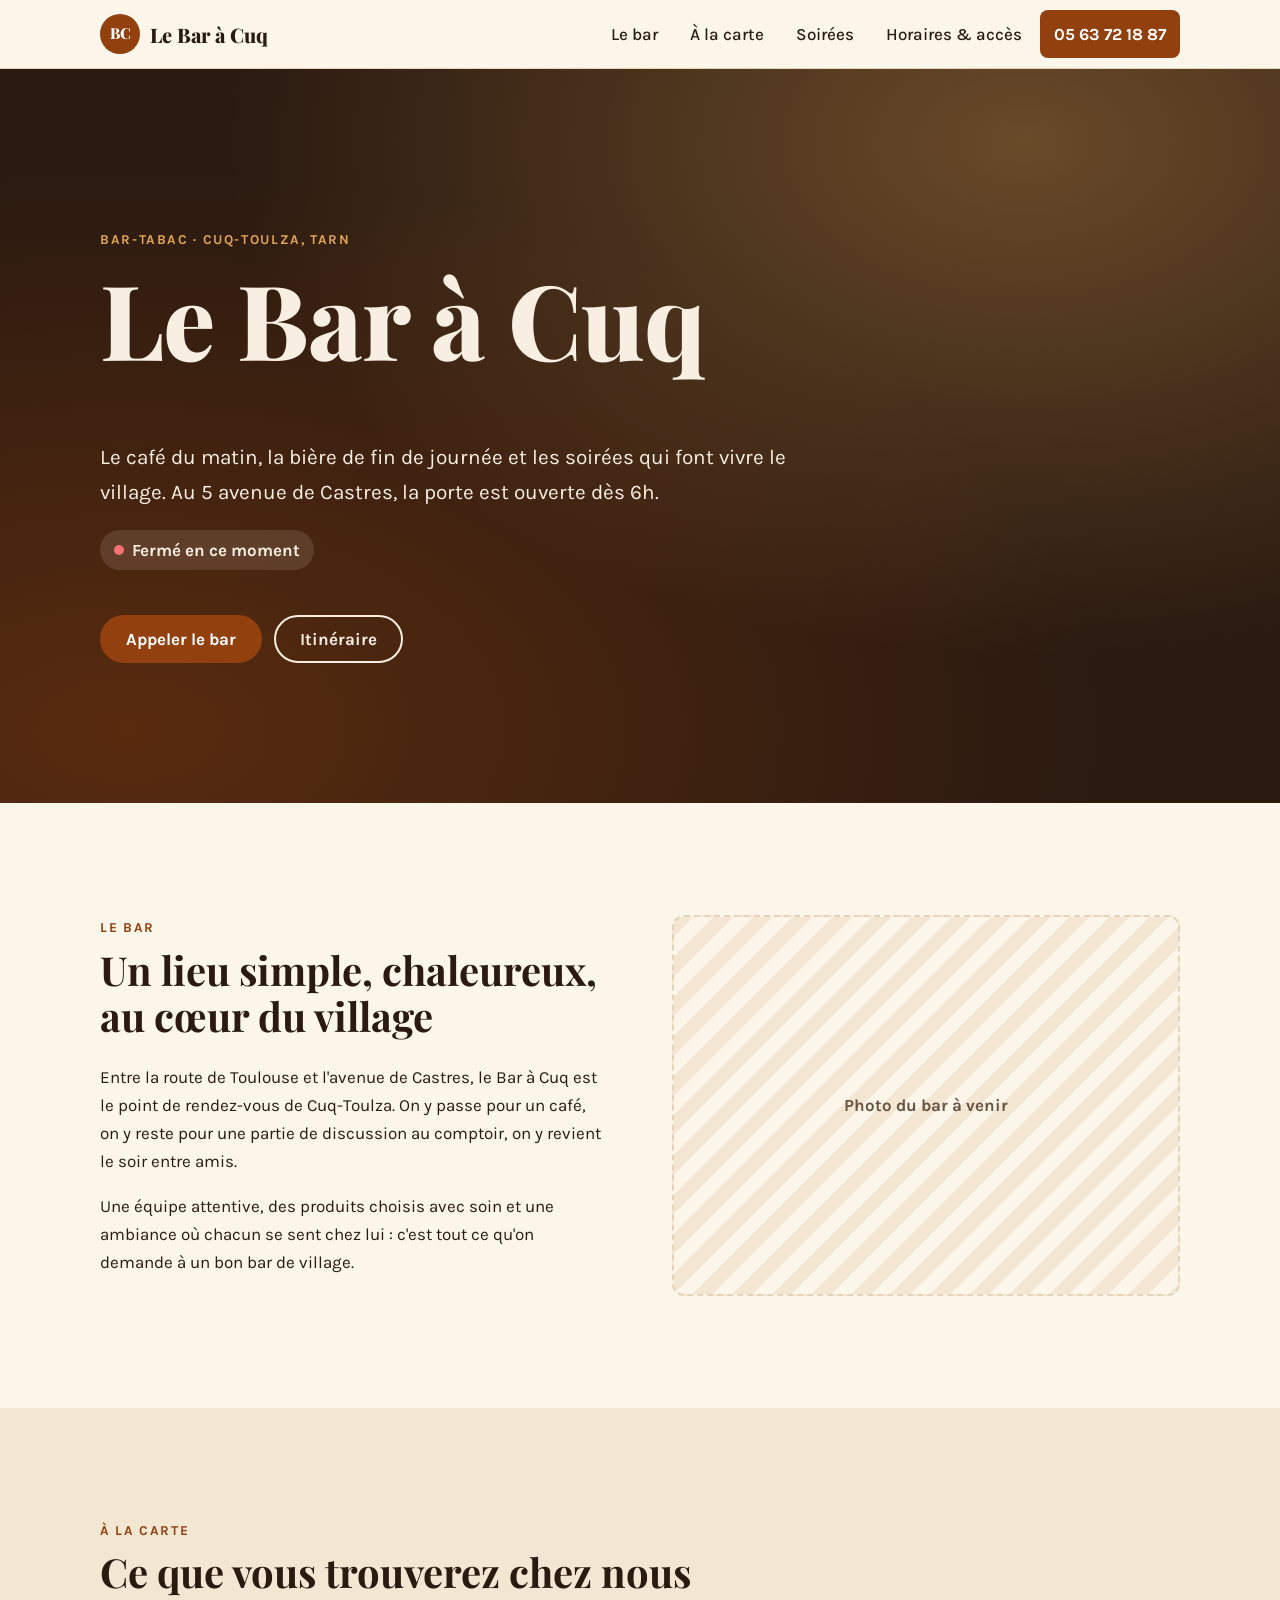
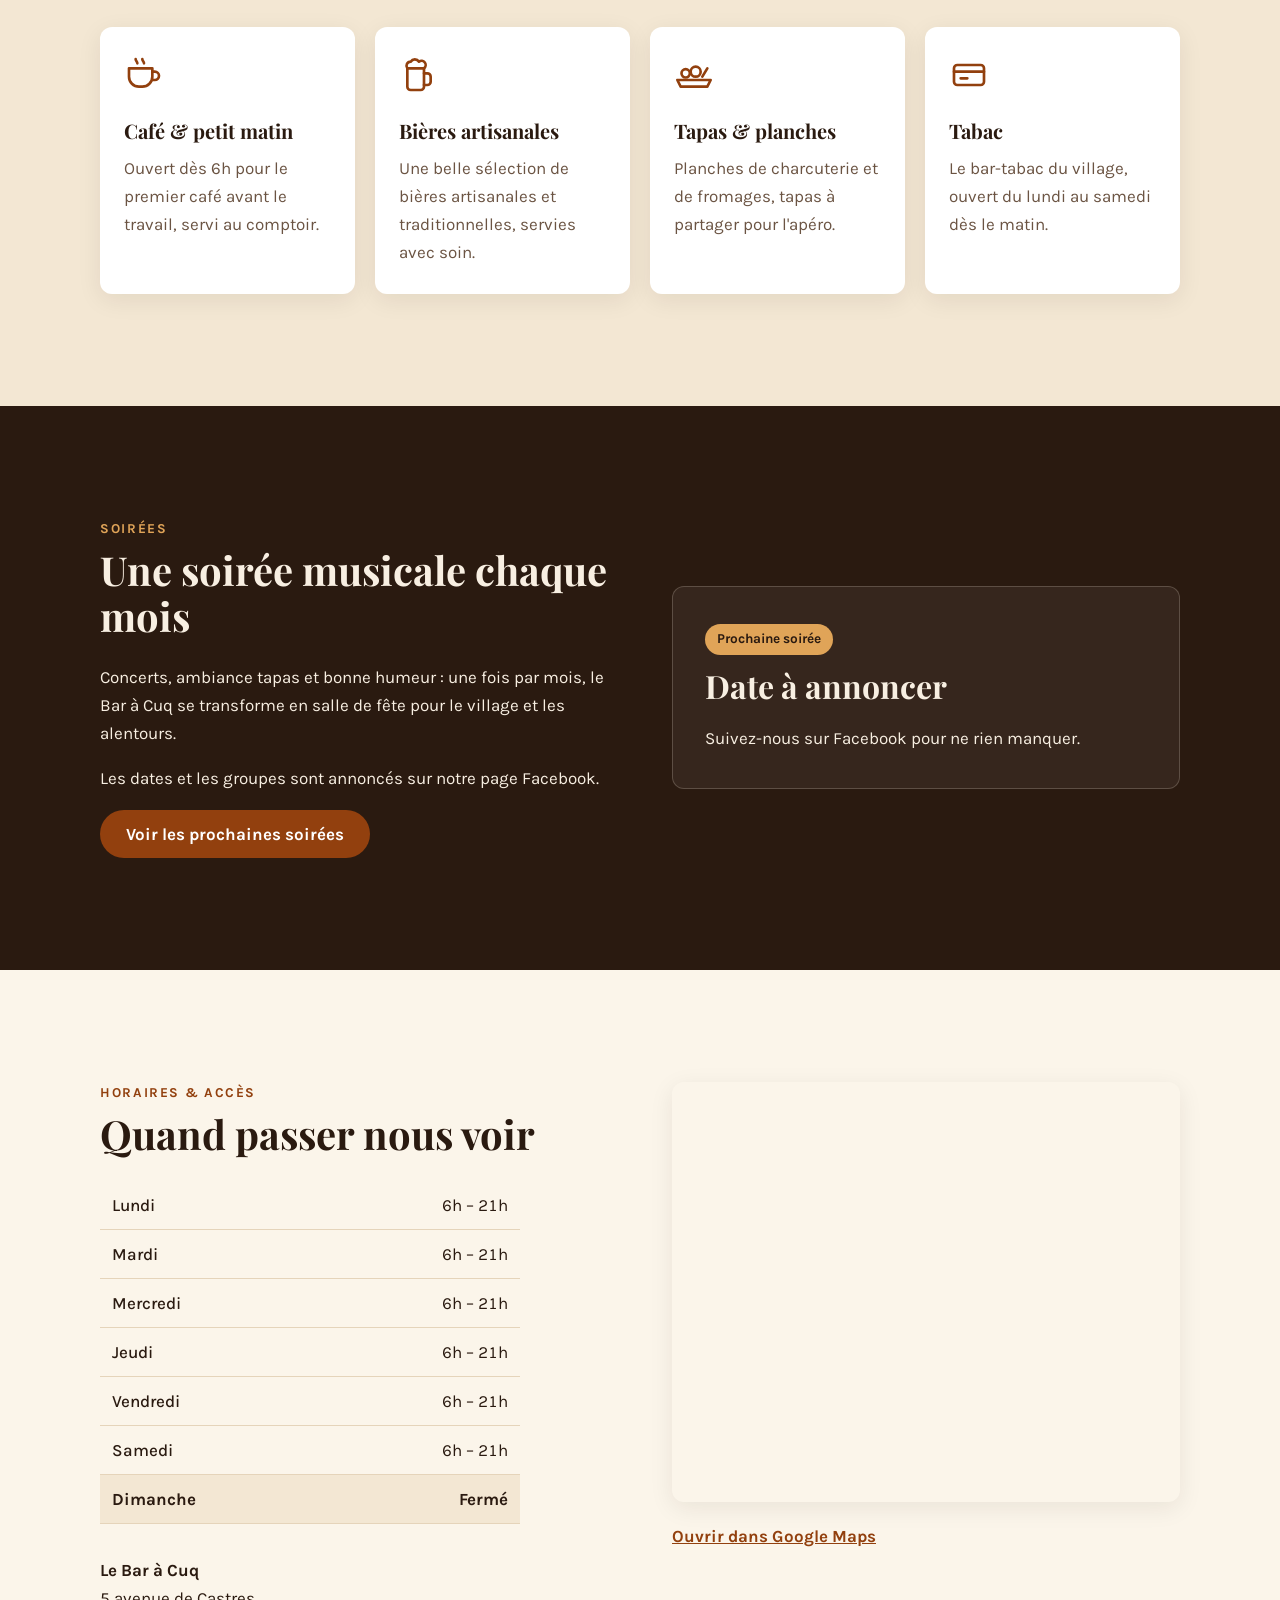
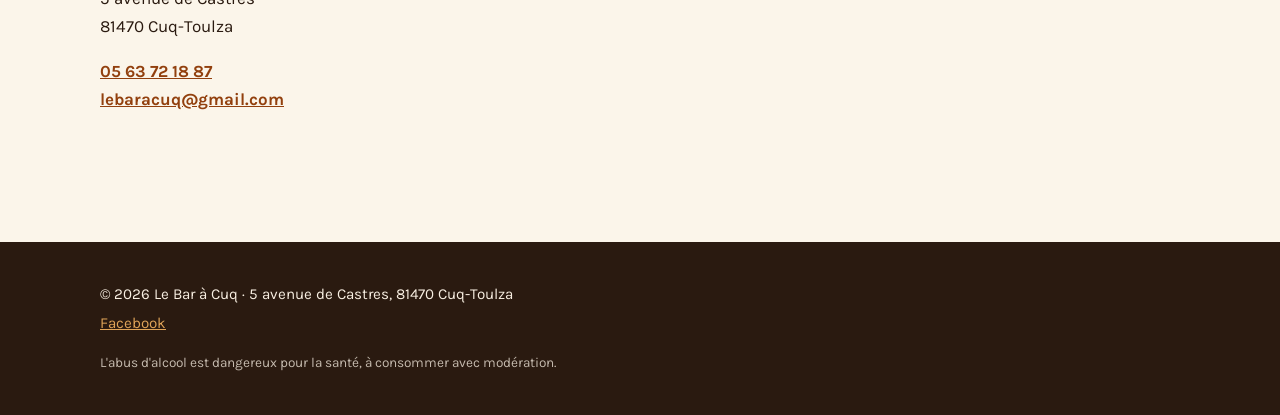
==== commit f1ebf1cd: "Crée la première version du site du Bar à Cuq Page unique statique : accueil avec statut ouvert/ferm" ====
--- a/index.html
+++ b/index.html
@@ -1,889 +1,192 @@
-<!DOCTYPE html>
+<!doctype html>
 <html lang="fr">
 <head>
-  <meta charset="UTF-8" />
-  <meta name="viewport" content="width=device-width, initial-scale=1.0" />
-  <title>Le Carnet du Barman — Guide des 20 Cocktails Classiques</title>
-  <meta name="description" content="Guide de dosage de 20 cocktails classiques : recettes, verres, méthodes et garnitures. Style speakeasy." />
+  <meta charset="utf-8">
+  <meta name="viewport" content="width=device-width, initial-scale=1">
+  <title>Le Bar à Cuq — Bar-tabac à Cuq-Toulza (Tarn)</title>
+  <meta name="description" content="Le Bar à Cuq, bar-tabac convivial au 5 avenue de Castres à Cuq-Toulza : café dès 6h, bières artisanales, tapas et planches, soirées musicales chaque mois.">
+  <meta property="og:title" content="Le Bar à Cuq — Cuq-Toulza">
+  <meta property="og:description" content="Café dès 6h, bières artisanales, tapas et soirées musicales au cœur de Cuq-Toulza.">
+  <meta property="og:type" content="website">
+  <meta property="og:locale" content="fr_FR">
+  <meta name="theme-color" content="#2a1a10">
+  <link rel="icon" href="assets/img/favicon.svg" type="image/svg+xml">
+  <link rel="preconnect" href="https://fonts.googleapis.com">
+  <link rel="preconnect" href="https://fonts.gstatic.com" crossorigin>
+  <link href="https://fonts.googleapis.com/css2?family=Karla:wght@400;500;700&family=Playfair+Display:ital,wght@0,600;0,800;1,600&display=swap" rel="stylesheet">
+  <link rel="stylesheet" href="assets/css/style.css">
 
-  <link rel="preconnect" href="https://fonts.googleapis.com" />
-  <link rel="preconnect" href="https://fonts.gstatic.com" crossorigin />
-  <link href="https://fonts.googleapis.com/css2?family=Playfair+Display:ital,wght@0,400;0,600;0,700;1,400&family=Cormorant+Garamond:ital,wght@0,400;0,500;1,400&family=Inter:wght@300;400;500;600&display=swap" rel="stylesheet" />
-
-  <style>
-    /* ============================================
-       TOKENS & RESET
-       ============================================ */
-    :root {
-      --bg-deep: #0b0705;
-      --bg-soft: #120c08;
-      --bg-card: #1a110b;
-      --bg-card-hover: #221610;
-      --line: rgba(198, 159, 106, 0.18);
-      --line-strong: rgba(198, 159, 106, 0.45);
-
-      --gold: #c69f6a;
-      --gold-soft: #d9b988;
-      --gold-dim: #8e6f46;
-      --copper: #b87333;
-      --burgundy: #6d1f2a;
-
-      --text: #efe6d7;
-      --text-dim: #b6a78e;
-      --text-muted: #7a6e5a;
-
-      --serif: 'Playfair Display', 'Cormorant Garamond', Georgia, serif;
-      --serif-alt: 'Cormorant Garamond', Georgia, serif;
-      --sans: 'Inter', -apple-system, BlinkMacSystemFont, 'Segoe UI', sans-serif;
-
-      --radius: 4px;
-      --radius-lg: 10px;
-      --shadow-card: 0 10px 30px rgba(0, 0, 0, 0.55), 0 1px 0 rgba(255, 255, 255, 0.02) inset;
-      --shadow-card-hover: 0 18px 50px rgba(0, 0, 0, 0.75), 0 0 0 1px var(--line-strong) inset;
-
-      --ease: cubic-bezier(0.2, 0.7, 0.2, 1);
-    }
-
-    *, *::before, *::after { box-sizing: border-box; }
-
-    html, body {
-      margin: 0;
-      padding: 0;
-      background: var(--bg-deep);
-      color: var(--text);
-      font-family: var(--sans);
-      font-size: 16px;
-      line-height: 1.6;
-      -webkit-font-smoothing: antialiased;
-      -moz-osx-font-smoothing: grayscale;
-    }
-
-    /* Ambient background — subtle vignette + grain */
-    body::before {
-      content: '';
-      position: fixed;
-      inset: 0;
-      pointer-events: none;
-      z-index: 0;
-      background:
-        radial-gradient(1200px 600px at 15% -10%, rgba(198, 159, 106, 0.08), transparent 60%),
-        radial-gradient(900px 500px at 110% 20%, rgba(109, 31, 42, 0.18), transparent 55%),
-        radial-gradient(800px 600px at 50% 120%, rgba(184, 115, 51, 0.07), transparent 60%);
-    }
-    body::after {
-      content: '';
-      position: fixed;
-      inset: 0;
-      pointer-events: none;
-      z-index: 0;
-      opacity: 0.035;
-      mix-blend-mode: overlay;
-      background-image: url("data:image/svg+xml;utf8,<svg xmlns='http://www.w3.org/2000/svg' width='160' height='160'><filter id='n'><feTurbulence type='fractalNoise' baseFrequency='0.9' numOctaves='2' stitchTiles='stitch'/><feColorMatrix values='0 0 0 0 0.8  0 0 0 0 0.65  0 0 0 0 0.4  0 0 0 0.6 0'/></filter><rect width='100%' height='100%' filter='url(%23n)'/></svg>");
-    }
-
-    main, header, footer, section { position: relative; z-index: 1; }
-
-    a { color: var(--gold); text-decoration: none; }
-    a:hover { color: var(--gold-soft); }
-
-    ::selection { background: var(--gold); color: var(--bg-deep); }
-
-    /* ============================================
-       LAYOUT
-       ============================================ */
-    .wrap {
-      width: 100%;
-      max-width: 1240px;
-      margin: 0 auto;
-      padding: 0 28px;
-    }
-
-    /* ============================================
-       HEADER / HERO
-       ============================================ */
-    .site-header {
-      padding: 72px 0 40px;
-      text-align: center;
-      border-bottom: 1px solid var(--line);
-      background:
-        linear-gradient(180deg, rgba(0,0,0,0) 0%, rgba(0,0,0,0.25) 100%);
-    }
-
-    .brand-mark {
-      display: inline-flex;
-      align-items: center;
-      gap: 14px;
-      color: var(--gold);
-      font-family: var(--serif);
-      font-style: italic;
-      letter-spacing: 0.25em;
-      text-transform: uppercase;
-      font-size: 12px;
-    }
-    .brand-mark::before,
-    .brand-mark::after {
-      content: '';
-      display: inline-block;
-      width: 40px;
-      height: 1px;
-      background: linear-gradient(90deg, transparent, var(--gold-dim), transparent);
-    }
-
-    .site-title {
-      font-family: var(--serif);
-      font-weight: 700;
-      font-size: clamp(2.4rem, 5.5vw, 4.4rem);
-      line-height: 1.05;
-      margin: 18px 0 14px;
-      letter-spacing: -0.01em;
-      color: var(--text);
-    }
-    .site-title em {
-      font-style: italic;
-      font-weight: 400;
-      color: var(--gold);
-    }
-
-    .site-tagline {
-      font-family: var(--serif-alt);
-      font-style: italic;
-      font-size: clamp(1.05rem, 1.6vw, 1.25rem);
-      color: var(--text-dim);
-      max-width: 640px;
-      margin: 0 auto;
-    }
-
-    .divider-ornament {
-      display: flex;
-      align-items: center;
-      justify-content: center;
-      gap: 14px;
-      margin: 28px auto 0;
-      color: var(--gold-dim);
-    }
-    .divider-ornament .line {
-      width: 80px;
-      height: 1px;
-      background: linear-gradient(90deg, transparent, var(--gold-dim));
-    }
-    .divider-ornament .line + .line {
-      background: linear-gradient(90deg, var(--gold-dim), transparent);
-    }
-    .divider-ornament .diamond {
-      width: 8px;
-      height: 8px;
-      background: var(--gold);
-      transform: rotate(45deg);
-    }
-
-    /* ============================================
-       FILTERS
-       ============================================ */
-    .filters {
-      position: sticky;
-      top: 0;
-      z-index: 20;
-      padding: 20px 0;
-      background: rgba(11, 7, 5, 0.82);
-      backdrop-filter: blur(14px) saturate(1.1);
-      -webkit-backdrop-filter: blur(14px) saturate(1.1);
-      border-bottom: 1px solid var(--line);
-    }
-    .filter-bar {
-      display: flex;
-      flex-wrap: wrap;
-      gap: 10px;
-      justify-content: center;
-      align-items: center;
-    }
-    .filter-label {
-      font-family: var(--serif-alt);
-      font-style: italic;
-      color: var(--text-muted);
-      font-size: 0.95rem;
-      margin-right: 8px;
-      letter-spacing: 0.05em;
-    }
-    .chip {
-      appearance: none;
-      border: 1px solid var(--line-strong);
-      background: transparent;
-      color: var(--text-dim);
-      font-family: var(--sans);
-      font-size: 0.82rem;
-      font-weight: 500;
-      letter-spacing: 0.15em;
-      text-transform: uppercase;
-      padding: 10px 18px;
-      border-radius: 999px;
-      cursor: pointer;
-      transition: all 280ms var(--ease);
-      position: relative;
-    }
-    .chip:hover {
-      color: var(--gold-soft);
-      border-color: var(--gold-dim);
-      background: rgba(198, 159, 106, 0.06);
-    }
-    .chip.is-active {
-      color: var(--bg-deep);
-      background: var(--gold);
-      border-color: var(--gold);
-      box-shadow: 0 0 0 4px rgba(198, 159, 106, 0.12);
-    }
-
-    /* ============================================
-       GRID
-       ============================================ */
-    .grid-section {
-      padding: 56px 0 96px;
-    }
-    .grid {
-      display: grid;
-      grid-template-columns: repeat(auto-fill, minmax(300px, 1fr));
-      gap: 26px;
-    }
-
-    /* ============================================
-       COCKTAIL CARD (style only, no data yet)
-       ============================================ */
-    .card {
-      position: relative;
-      background: linear-gradient(160deg, var(--bg-card) 0%, var(--bg-soft) 100%);
-      border: 1px solid var(--line);
-      border-radius: var(--radius-lg);
-      padding: 32px 28px 28px;
-      box-shadow: var(--shadow-card);
-      overflow: hidden;
-      transition: transform 400ms var(--ease), box-shadow 400ms var(--ease), border-color 400ms var(--ease);
-    }
-    .card::before {
-      content: '';
-      position: absolute;
-      inset: 0;
-      background: radial-gradient(500px 200px at 100% 0%, rgba(198, 159, 106, 0.08), transparent 60%);
-      opacity: 0;
-      transition: opacity 400ms var(--ease);
-      pointer-events: none;
-    }
-    .card:hover {
-      transform: translateY(-4px);
-      border-color: var(--line-strong);
-      box-shadow: var(--shadow-card-hover);
-    }
-    .card:hover::before { opacity: 1; }
-
-    .card-category {
-      display: inline-block;
-      font-family: var(--serif-alt);
-      font-style: italic;
-      font-size: 0.78rem;
-      letter-spacing: 0.2em;
-      text-transform: uppercase;
-      color: var(--gold);
-      margin-bottom: 10px;
-    }
-    .card-title {
-      font-family: var(--serif);
-      font-weight: 700;
-      font-size: 1.7rem;
-      line-height: 1.15;
-      margin: 0 0 18px;
-      color: var(--text);
-    }
-    .card-divider {
-      width: 36px;
-      height: 1px;
-      background: var(--gold-dim);
-      margin: 0 0 20px;
-    }
-
-    /* Ingredients list */
-    .ingredients {
-      list-style: none;
-      margin: 0 0 22px;
-      padding: 0;
-    }
-    .ingredients li {
-      display: flex;
-      align-items: baseline;
-      gap: 10px;
-      padding: 7px 0;
-      border-bottom: 1px dashed rgba(198, 159, 106, 0.14);
-      font-size: 0.95rem;
-    }
-    .ingredients li:last-child { border-bottom: none; }
-    .ingredient-name {
-      color: var(--text);
-      flex: 1;
-    }
-    .ingredient-dots {
-      flex: 1;
-      border-bottom: 1px dotted rgba(198, 159, 106, 0.2);
-      transform: translateY(-4px);
-      min-width: 12px;
-    }
-    .ingredient-dose {
-      color: var(--gold-soft);
-      font-variant-numeric: tabular-nums;
-      font-weight: 500;
-      white-space: nowrap;
-      font-family: var(--serif-alt);
-      font-size: 1.02rem;
-      letter-spacing: 0.01em;
-    }
-
-    /* Meta grid (glass / method) */
-    .card-meta {
-      display: grid;
-      grid-template-columns: 1fr 1fr;
-      gap: 12px;
-      margin-bottom: 18px;
-      padding: 14px 0 0;
-      border-top: 1px solid var(--line);
-    }
-    .meta-block .meta-label {
-      display: block;
-      font-family: var(--serif-alt);
-      font-style: italic;
-      font-size: 0.72rem;
-      letter-spacing: 0.22em;
-      text-transform: uppercase;
-      color: var(--text-muted);
-      margin-bottom: 4px;
-    }
-    .meta-block .meta-value {
-      font-size: 0.92rem;
-      color: var(--text-dim);
-      line-height: 1.35;
-    }
-
-    /* Garnish */
-    .garnish {
-      display: flex;
-      gap: 10px;
-      align-items: flex-start;
-      margin-bottom: 12px;
-      font-size: 0.9rem;
-      color: var(--text-dim);
-      line-height: 1.5;
-    }
-    .garnish::before {
-      content: '❦';
-      color: var(--gold);
-      font-size: 1rem;
-      line-height: 1.3;
-      flex-shrink: 0;
-    }
-
-    /* Notes / tips / warnings */
-    .notes {
-      margin-top: 14px;
-      padding-top: 14px;
-      border-top: 1px dashed rgba(198, 159, 106, 0.18);
-      display: flex;
-      flex-direction: column;
-      gap: 8px;
-    }
-    .note {
-      font-family: var(--serif-alt);
-      font-style: italic;
-      font-size: 0.9rem;
-      line-height: 1.5;
-      color: var(--text-dim);
-      display: flex;
-      gap: 8px;
-      align-items: flex-start;
-    }
-    .note .tag {
-      font-family: var(--sans);
-      font-style: normal;
-      font-size: 0.68rem;
-      letter-spacing: 0.2em;
-      text-transform: uppercase;
-      padding: 2px 8px;
-      border-radius: 3px;
-      flex-shrink: 0;
-      margin-top: 2px;
-      line-height: 1.4;
-      font-weight: 500;
-    }
-    .note .tag.tip { background: rgba(198, 159, 106, 0.14); color: var(--gold-soft); }
-    .note .tag.info { background: rgba(198, 159, 106, 0.08); color: var(--gold-dim); }
-    .note .tag.warn { background: rgba(109, 31, 42, 0.55); color: #e7bfc4; }
-
-    /* Empty state */
-    .empty {
-      grid-column: 1 / -1;
-      text-align: center;
-      padding: 60px 20px;
-      color: var(--text-muted);
-      font-family: var(--serif-alt);
-      font-style: italic;
-      font-size: 1.1rem;
-    }
-
-    /* Entrance animation */
-    @keyframes fadeUp {
-      from { opacity: 0; transform: translateY(14px); }
-      to { opacity: 1; transform: translateY(0); }
-    }
-    .card {
-      animation: fadeUp 600ms var(--ease) both;
-    }
-
-    /* ============================================
-       FOOTER
-       ============================================ */
-    .site-footer {
-      padding: 40px 0 60px;
-      border-top: 1px solid var(--line);
-      text-align: center;
-      color: var(--text-muted);
-      font-family: var(--serif-alt);
-      font-style: italic;
-      font-size: 0.95rem;
-    }
-    .site-footer .line {
-      display: block;
-      width: 80px;
-      height: 1px;
-      background: var(--gold-dim);
-      margin: 0 auto 18px;
-      opacity: 0.5;
-    }
-
-    /* ============================================
-       RESPONSIVE
-       ============================================ */
-    @media (max-width: 720px) {
-      .wrap { padding: 0 18px; }
-      .site-header { padding: 48px 0 28px; }
-      .filters { padding: 14px 0; }
-      .filter-label { display: none; }
-      .chip { padding: 8px 14px; font-size: 0.75rem; letter-spacing: 0.12em; }
-      .grid-section { padding: 36px 0 72px; }
-      .grid { grid-template-columns: 1fr; gap: 18px; }
-      .card { padding: 26px 22px 22px; }
-      .card-title { font-size: 1.45rem; }
-    }
-
-    @media (prefers-reduced-motion: reduce) {
-      * { transition: none !important; animation: none !important; }
-    }
-  </style>
+  <script type="application/ld+json">
+  {
+    "@context": "https://schema.org",
+    "@type": "BarOrPub",
+    "name": "Le Bar à Cuq",
+    "telephone": "+33563721887",
+    "email": "lebaracuq@gmail.com",
+    "address": {
+      "@type": "PostalAddress",
+      "streetAddress": "5 avenue de Castres",
+      "postalCode": "81470",
+      "addressLocality": "Cuq-Toulza",
+      "addressCountry": "FR"
+    },
+    "openingHoursSpecification": [{
+      "@type": "OpeningHoursSpecification",
+      "dayOfWeek": ["Monday", "Tuesday", "Wednesday", "Thursday", "Friday", "Saturday"],
+      "opens": "06:00",
+      "closes": "21:00"
+    }],
+    "sameAs": ["https://www.facebook.com/lebaracuq/"]
+  }
+  </script>
 </head>
 <body>
+  <a class="skip-link" href="#contenu">Aller au contenu</a>
 
-  <!-- ============================================
-       HEADER
-       ============================================ -->
   <header class="site-header">
-    <div class="wrap">
-      <span class="brand-mark">Le Carnet du Barman</span>
-      <h1 class="site-title">Vingt Cocktails,<br /><em>un art du dosage</em></h1>
-      <p class="site-tagline">
-        Guide de recettes pour les classiques qui comptent — proportions, verrerie,
-        méthode et garniture. À consommer avec modération, à préparer avec précision.
-      </p>
-      <div class="divider-ornament" aria-hidden="true">
-        <span class="line"></span><span class="diamond"></span><span class="line"></span>
-      </div>
+    <div class="container header-inner">
+      <a class="brand" href="#accueil" aria-label="Le Bar à Cuq, retour en haut">
+        <span class="brand-mark" aria-hidden="true">BC</span>
+        <span class="brand-name">Le Bar à Cuq</span>
+      </a>
+      <button class="nav-toggle" type="button" aria-expanded="false" aria-controls="menu">
+        <span class="nav-toggle-bar" aria-hidden="true"></span>
+        <span class="sr-only">Ouvrir le menu</span>
+      </button>
+      <nav id="menu" class="site-nav" aria-label="Navigation principale">
+        <ul>
+          <li><a href="#le-bar">Le bar</a></li>
+          <li><a href="#carte">À la carte</a></li>
+          <li><a href="#soirees">Soirées</a></li>
+          <li><a href="#infos">Horaires &amp; accès</a></li>
+          <li><a class="nav-cta" href="tel:+33563721887">05 63 72 18 87</a></li>
+        </ul>
+      </nav>
     </div>
   </header>
 
-  <!-- ============================================
-       FILTERS
-       ============================================ -->
-  <nav class="filters" aria-label="Filtrer par catégorie">
-    <div class="wrap filter-bar">
-      <span class="filter-label">Sélection —</span>
-      <button class="chip is-active" data-filter="all" type="button">Tous</button>
-      <button class="chip" data-filter="classiques" type="button">Les Incontournables</button>
-      <button class="chip" data-filter="fruites" type="button">Rafraîchissants &amp; Fruités</button>
-      <button class="chip" data-filter="petillants" type="button">Pétillants &amp; Légers</button>
-      <button class="chip" data-filter="sophistiques" type="button">Poids Lourds &amp; Sophistiqués</button>
-    </div>
-  </nav>
+  <main id="contenu">
+    <!-- Accueil -->
+    <section id="accueil" class="hero">
+      <div class="container hero-inner">
+        <p class="eyebrow">Bar-tabac · Cuq-Toulza, Tarn</p>
+        <h1>Le Bar à Cuq</h1>
+        <p class="hero-lead">Le café du matin, la bière de fin de journée et les soirées qui font vivre le village. Au 5 avenue de Castres, la porte est ouverte dès 6h.</p>
+        <p class="open-status" data-open-status hidden></p>
+        <div class="hero-actions">
+          <a class="btn btn-primary" href="tel:+33563721887">Appeler le bar</a>
+          <a class="btn btn-ghost" href="https://www.google.com/maps/dir/?api=1&amp;destination=5+avenue+de+Castres+81470+Cuq-Toulza" target="_blank" rel="noopener">Itinéraire</a>
+        </div>
+      </div>
+    </section>
 
-  <!-- ============================================
-       GRID (empty for now — cards injected later)
-       ============================================ -->
-  <main class="grid-section">
-    <div class="wrap">
-      <div id="grid" class="grid" role="list">
-        <!-- Cartes cocktails injectées ici -->
+    <!-- Le bar -->
+    <section id="le-bar" class="section">
+      <div class="container split">
+        <div>
+          <p class="eyebrow">Le bar</p>
+          <h2>Un lieu simple, chaleureux, au cœur du village</h2>
+          <p>Entre la route de Toulouse et l'avenue de Castres, le Bar à Cuq est le point de rendez-vous de Cuq-Toulza. On y passe pour un café, on y reste pour une partie de discussion au comptoir, on y revient le soir entre amis.</p>
+          <p>Une équipe attentive, des produits choisis avec soin et une ambiance où chacun se sent chez lui : c'est tout ce qu'on demande à un bon bar de village.</p>
+        </div>
+        <!-- Remplacer par une vraie photo du bar : <img src="assets/img/bar.jpg" alt="…" width="800" height="600" loading="lazy"> -->
+        <figure class="photo-placeholder" aria-hidden="true">
+          <span>Photo du bar à venir</span>
+        </figure>
       </div>
-    </div>
+    </section>
+
+    <!-- À la carte -->
+    <section id="carte" class="section section-alt">
+      <div class="container">
+        <p class="eyebrow">À la carte</p>
+        <h2>Ce que vous trouverez chez nous</h2>
+        <ul class="cards">
+          <li class="card">
+            <svg class="card-icon" viewBox="0 0 24 24" aria-hidden="true"><path d="M3 8h14v5a6 6 0 0 1-6 6H9a6 6 0 0 1-6-6V8Z"/><path d="M17 10h1.5a2.5 2.5 0 0 1 0 5H17"/><path d="M7 2.5c0 1 1 1.5 1 2.5M11 2.5c0 1 1 1.5 1 2.5"/></svg>
+            <h3>Café &amp; petit matin</h3>
+            <p>Ouvert dès 6h pour le premier café avant le travail, servi au comptoir.</p>
+          </li>
+          <li class="card">
+            <svg class="card-icon" viewBox="0 0 24 24" aria-hidden="true"><path d="M5 8h10v11a2 2 0 0 1-2 2H7a2 2 0 0 1-2-2V8Z"/><path d="M15 11h2a2 2 0 0 1 2 2v3a2 2 0 0 1-2 2h-2"/><path d="M5 8a2.5 2.5 0 0 1 2-4 3 3 0 0 1 5 0 2.5 2.5 0 0 1 3 4"/></svg>
+            <h3>Bières artisanales</h3>
+            <p>Une belle sélection de bières artisanales et traditionnelles, servies avec soin.</p>
+          </li>
+          <li class="card">
+            <svg class="card-icon" viewBox="0 0 24 24" aria-hidden="true"><path d="M2 15h20l-2 4H4l-2-4Z"/><circle cx="7" cy="11" r="2.5"/><circle cx="13" cy="10" r="3"/><path d="M17 13l3-5"/></svg>
+            <h3>Tapas &amp; planches</h3>
+            <p>Planches de charcuterie et de fromages, tapas à partager pour l'apéro.</p>
+          </li>
+          <li class="card">
+            <svg class="card-icon" viewBox="0 0 24 24" aria-hidden="true"><rect x="3" y="6" width="18" height="12" rx="2"/><path d="M3 10h18M7 14h4"/></svg>
+            <h3>Tabac</h3>
+            <p>Le bar-tabac du village, ouvert du lundi au samedi dès le matin.</p>
+          </li>
+        </ul>
+      </div>
+    </section>
+
+    <!-- Soirées -->
+    <section id="soirees" class="section section-dark">
+      <div class="container split">
+        <div>
+          <p class="eyebrow">Soirées</p>
+          <h2>Une soirée musicale chaque mois</h2>
+          <p>Concerts, ambiance tapas et bonne humeur : une fois par mois, le Bar à Cuq se transforme en salle de fête pour le village et les alentours.</p>
+          <p>Les dates et les groupes sont annoncés sur notre page Facebook.</p>
+          <a class="btn btn-primary" href="https://www.facebook.com/lebaracuq/" target="_blank" rel="noopener">Voir les prochaines soirées</a>
+        </div>
+        <!-- Prochaine soirée : mettre à jour la date, le titre et le texte ci-dessous. -->
+        <article class="event-card" aria-labelledby="prochaine-soiree">
+          <p class="event-tag">Prochaine soirée</p>
+          <h3 id="prochaine-soiree">Date à annoncer</h3>
+          <p>Suivez-nous sur Facebook pour ne rien manquer.</p>
+        </article>
+      </div>
+    </section>
+
+    <!-- Horaires & accès -->
+    <section id="infos" class="section">
+      <div class="container split split-top">
+        <div>
+          <p class="eyebrow">Horaires &amp; accès</p>
+          <h2>Quand passer nous voir</h2>
+          <!-- Horaires d'après Pages Jaunes : à confirmer par le bar. -->
+          <table class="hours">
+            <caption class="sr-only">Horaires d'ouverture</caption>
+            <tbody>
+              <tr data-day="1"><th scope="row">Lundi</th><td>6h – 21h</td></tr>
+              <tr data-day="2"><th scope="row">Mardi</th><td>6h – 21h</td></tr>
+              <tr data-day="3"><th scope="row">Mercredi</th><td>6h – 21h</td></tr>
+              <tr data-day="4"><th scope="row">Jeudi</th><td>6h – 21h</td></tr>
+              <tr data-day="5"><th scope="row">Vendredi</th><td>6h – 21h</td></tr>
+              <tr data-day="6"><th scope="row">Samedi</th><td>6h – 21h</td></tr>
+              <tr data-day="0"><th scope="row">Dimanche</th><td>Fermé</td></tr>
+            </tbody>
+          </table>
+          <address class="contact">
+            <p><strong>Le Bar à Cuq</strong><br>5 avenue de Castres<br>81470 Cuq-Toulza</p>
+            <p><a href="tel:+33563721887">05 63 72 18 87</a><br><a href="mailto:lebaracuq@gmail.com">lebaracuq@gmail.com</a></p>
+          </address>
+        </div>
+        <div class="map">
+          <iframe title="Plan d'accès au Bar à Cuq, 5 avenue de Castres à Cuq-Toulza"
+            src="https://www.openstreetmap.org/export/embed.html?bbox=1.8786%2C43.5655%2C1.8926%2C43.5725&amp;layer=mapnik&amp;marker=43.56897%2C1.88560"
+            loading="lazy" width="600" height="420"></iframe>
+          <a href="https://www.google.com/maps/search/?api=1&amp;query=5+avenue+de+Castres+81470+Cuq-Toulza" target="_blank" rel="noopener">Ouvrir dans Google Maps</a>
+        </div>
+      </div>
+    </section>
   </main>
 
-  <!-- ============================================
-       FOOTER
-       ============================================ -->
   <footer class="site-footer">
-    <div class="wrap">
-      <span class="line"></span>
-      L'abus d'alcool est dangereux pour la santé. À consommer avec modération.
+    <div class="container footer-inner">
+      <p>© <span data-year>2026</span> Le Bar à Cuq · 5 avenue de Castres, 81470 Cuq-Toulza</p>
+      <p><a href="https://www.facebook.com/lebaracuq/" target="_blank" rel="noopener">Facebook</a></p>
+      <p class="footer-note">L'abus d'alcool est dangereux pour la santé, à consommer avec modération.</p>
     </div>
   </footer>
 
-  <script>
-    // ============================================
-    // COCKTAIL DATA
-    // ============================================
-    const CATEGORIES = {
-      classiques:   'Les Incontournables',
-      fruites:      'Rafraîchissant & Fruité',
-      petillants:   'Pétillant & Léger',
-      sophistiques: 'Poids Lourd & Sophistiqué'
-    };
-
-    const COCKTAILS = [
-      // ---------- CLASSIQUES ----------
-      {
-        name: 'Mojito',
-        category: 'classiques',
-        ingredients: [
-          ['Rhum blanc', '5 cl'],
-          ['Jus de citron vert frais', '3 cl'],
-          ['Sirop de sucre de canne', '2 cl'],
-          ['Feuilles de menthe', '8-10 feuilles'],
-          ['Eau gazeuse', 'compléter']
-        ],
-        glass: 'Highball',
-        method: 'Pilon + Build',
-        garnish: 'Branche de menthe, rondelle de citron vert'
-      },
-      {
-        name: 'Margarita',
-        category: 'classiques',
-        ingredients: [
-          ['Tequila Blanco', '5 cl'],
-          ['Triple Sec / Cointreau', '2 cl'],
-          ['Jus de citron vert frais', '2,5 cl']
-        ],
-        glass: 'Coupe ou verre à Margarita',
-        method: 'Shaker',
-        garnish: 'Bord salé, rondelle de citron vert'
-      },
-      {
-        name: 'Old Fashioned',
-        category: 'classiques',
-        ingredients: [
-          ['Bourbon ou Rye Whiskey', '6 cl'],
-          ['Sirop de sucre', '1 cl'],
-          ['Angostura Bitters', '2-3 traits']
-        ],
-        glass: 'Rocks',
-        method: 'Stir dans le verre',
-        garnish: "Zeste d'orange, gros glaçon"
-      },
-      {
-        name: 'Martini Dry',
-        category: 'classiques',
-        ingredients: [
-          ['Gin London Dry', '6 cl'],
-          ['Vermouth Dry', '1 cl']
-        ],
-        glass: 'Verre Martini',
-        method: 'Stir (verre mélangeur)',
-        garnish: 'Olive verte ou zeste de citron'
-      },
-      {
-        name: 'Negroni',
-        category: 'classiques',
-        ingredients: [
-          ['Gin', '3 cl'],
-          ['Campari', '3 cl'],
-          ['Vermouth rouge', '3 cl']
-        ],
-        glass: 'Rocks',
-        method: 'Stir (verre mélangeur)',
-        garnish: "Rondelle d'orange, gros glaçon",
-        notes: [{ tag: 'info', text: 'Ratio parfait 1:1:1.' }]
-      },
-
-      // ---------- FRUITÉS ----------
-      {
-        name: 'Piña Colada',
-        category: 'fruites',
-        ingredients: [
-          ['Rhum blanc', '5 cl'],
-          ['Crème de coco (Coco Lopez)', '3 cl'],
-          ["Jus d'ananas", '9 cl']
-        ],
-        glass: 'Hurricane',
-        method: 'Blender ou Shaker',
-        garnish: "Tranche d'ananas, cerise"
-      },
-      {
-        name: 'Daiquiri',
-        category: 'fruites',
-        ingredients: [
-          ['Rhum blanc', '6 cl'],
-          ['Jus de citron vert frais', '3 cl'],
-          ['Sirop de sucre de canne', '1,5 cl']
-        ],
-        glass: 'Coupe froide',
-        method: 'Shaker vigoureux',
-        garnish: 'Rondelle de citron vert'
-      },
-      {
-        name: 'Cosmopolitan',
-        category: 'fruites',
-        ingredients: [
-          ['Vodka citron', '4 cl'],
-          ['Triple Sec / Cointreau', '2 cl'],
-          ['Jus de cranberry', '3 cl'],
-          ['Jus de citron vert frais', '1,5 cl']
-        ],
-        glass: 'Verre Martini',
-        method: 'Shaker',
-        garnish: 'Zeste citron vert ou orange flambé'
-      },
-      {
-        name: 'Sex on the Beach',
-        category: 'fruites',
-        ingredients: [
-          ['Vodka', '4 cl'],
-          ['Liqueur de pêche', '2 cl'],
-          ["Jus d'orange", '6 cl'],
-          ['Jus de cranberry', '4 cl']
-        ],
-        glass: 'Highball',
-        method: 'Build sur glace',
-        garnish: "Tranche d'orange, cerise"
-      },
-      {
-        name: 'Tequila Sunrise',
-        category: 'fruites',
-        ingredients: [
-          ['Tequila Blanco', '5 cl'],
-          ["Jus d'orange frais", '10-12 cl'],
-          ['Sirop de grenadine', '1,5 cl']
-        ],
-        glass: 'Highball',
-        method: 'Build (pas de shaker)',
-        garnish: "Rondelle d'orange",
-        notes: [{ tag: 'tip', text: "Verser la grenadine en dernier sur le dos d'une cuillère pour l'effet dégradé." }]
-      },
-
-      // ---------- PÉTILLANTS ----------
-      {
-        name: 'Aperol Spritz',
-        category: 'petillants',
-        ingredients: [
-          ['Prosecco', '9 cl'],
-          ['Aperol', '6 cl'],
-          ['Eau gazeuse', '3 cl']
-        ],
-        glass: 'Verre ballon (wine glass)',
-        method: 'Build sur glace',
-        garnish: "Rondelle d'orange",
-        notes: [{ tag: 'info', text: 'Ratio officiel 3-2-1.' }]
-      },
-      {
-        name: 'Moscow Mule',
-        category: 'petillants',
-        ingredients: [
-          ['Vodka', '5 cl'],
-          ['Jus de citron vert frais', '2 cl'],
-          ['Ginger Beer', '10-12 cl']
-        ],
-        glass: 'Mug en cuivre',
-        method: 'Build sur glace pilée',
-        garnish: 'Tranche citron vert, tige de menthe'
-      },
-      {
-        name: 'Gin Tonic',
-        category: 'petillants',
-        ingredients: [
-          ['Gin', '5 cl'],
-          ['Tonic Water', '15-18 cl']
-        ],
-        glass: 'Copa de Balón',
-        method: 'Build avec cuillère de barman',
-        garnish: 'Rondelle citron ou concombre (London Dry) · baies de genièvre, romarin (Premium)'
-      },
-      {
-        name: 'Mimosa',
-        category: 'petillants',
-        ingredients: [
-          ['Champagne ou Crémant', '7,5 cl'],
-          ["Jus d'orange frais", '7,5 cl']
-        ],
-        glass: 'Flûte à champagne',
-        method: 'Build sans glace',
-        garnish: '—',
-        notes: [
-          { tag: 'tip',  text: 'Toujours verser le Champagne EN PREMIER.' },
-          { tag: 'info', text: 'Ratio 1:1 classique.' }
-        ]
-      },
-
-      // ---------- SOPHISTIQUÉS ----------
-      {
-        name: 'Espresso Martini',
-        category: 'sophistiques',
-        ingredients: [
-          ['Vodka', '5 cl'],
-          ['Liqueur de café (Kahlúa)', '2 cl'],
-          ['Espresso chaud frais', '3 cl (1 shot)'],
-          ['Sirop de sucre (optionnel)', '0,5 cl']
-        ],
-        glass: 'Verre Martini',
-        method: 'Shaker très vigoureux (double strain)',
-        garnish: '3 grains de café sur la mousse',
-        notes: [{ tag: 'tip', text: 'Shaker fort pour créer la mousse.' }]
-      },
-      {
-        name: 'Manhattan',
-        category: 'sophistiques',
-        ingredients: [
-          ['Rye Whiskey ou Bourbon', '6 cl'],
-          ['Vermouth rouge doux', '2,5 cl'],
-          ['Angostura Bitters', '2 traits']
-        ],
-        glass: 'Coupe ou Verre Martini',
-        method: 'Stir (verre mélangeur)',
-        garnish: "Cerise au marasquin (Luxardo) ou zeste d'orange"
-      },
-      {
-        name: 'Mai Tai',
-        category: 'sophistiques',
-        ingredients: [
-          ['Rhum blanc', '3 cl'],
-          ['Rhum ambré ou vieux', '3 cl'],
-          ['Triple Sec / Orange Curaçao', '1,5 cl'],
-          ["Sirop d'orgeat", '1,5 cl'],
-          ['Jus de citron vert frais', '3 cl']
-        ],
-        glass: 'Tiki Mug',
-        method: 'Shaker sur glace pilée',
-        garnish: 'Branche de menthe, citron vert, paille bambou'
-      },
-      {
-        name: 'Whiskey Sour',
-        category: 'sophistiques',
-        ingredients: [
-          ['Bourbon Whiskey', '5 cl'],
-          ['Jus de citron jaune frais', '3 cl'],
-          ['Sirop de sucre de canne', '2 cl'],
-          ["Blanc d'œuf", '1 (ou 3 cl)'],
-          ['Angostura Bitters', '2 traits']
-        ],
-        glass: 'Rocks ou Coupe',
-        method: "Dry Shake (15 s sans glace), puis Wet Shake",
-        garnish: 'Mousse décorée aux bitters',
-        notes: [{ tag: 'tip', text: 'Dessiner sur la mousse avec les bitters pour la finition.' }]
-      },
-      {
-        name: 'Bloody Mary',
-        category: 'sophistiques',
-        ingredients: [
-          ['Vodka', '5 cl'],
-          ['Jus de tomate', '10-12 cl'],
-          ['Jus de citron frais', '1,5 cl'],
-          ['Sauce Worcestershire', '3 traits'],
-          ['Tabasco', '2-5 traits'],
-          ['Sel de céleri + poivre noir', 'pincée']
-        ],
-        glass: 'Highball',
-        method: 'Rolling (verser de haut en bas)',
-        garnish: 'Branche de céleri, olive, bord sel de céleri'
-      },
-      {
-        name: 'Long Island Iced Tea',
-        category: 'sophistiques',
-        ingredients: [
-          ['Vodka', '1,5 cl'],
-          ['Tequila Blanco', '1,5 cl'],
-          ['Rhum blanc', '1,5 cl'],
-          ['Gin', '1,5 cl'],
-          ['Triple Sec', '1,5 cl'],
-          ['Jus de citron frais', '3 cl'],
-          ['Sirop de sucre', '1 cl'],
-          ['Cola', 'splash']
-        ],
-        glass: 'Highball XXL',
-        method: 'Shaker + top cola',
-        garnish: 'Rondelle de citron',
-        notes: [{ tag: 'warn', text: '~25 % ABV effectif — à doser avec prudence.' }]
-      }
-    ];
-
-    // ============================================
-    // RENDER
-    // ============================================
-    (function () {
-      const grid = document.getElementById('grid');
-
-      const escape = (str) => String(str)
-        .replace(/&/g, '&amp;').replace(/</g, '&lt;').replace(/>/g, '&gt;')
-        .replace(/"/g, '&quot;').replace(/'/g, '&#39;');
-
-      const cardHTML = (c, i) => {
-        const ingredients = c.ingredients.map(([n, d]) => `
-          <li>
-            <span class="ingredient-name">${escape(n)}</span>
-            <span class="ingredient-dots" aria-hidden="true"></span>
-            <span class="ingredient-dose">${escape(d)}</span>
-          </li>`).join('');
-
-        const notes = (c.notes && c.notes.length)
-          ? `<div class="notes">${c.notes.map(n => `
-              <p class="note"><span class="tag ${escape(n.tag)}">${n.tag === 'warn' ? 'Attention' : n.tag === 'tip' ? 'Astuce' : 'Note'}</span><span>${escape(n.text)}</span></p>
-            `).join('')}</div>`
-          : '';
-
-        return `
-          <article class="card" role="listitem" data-category="${escape(c.category)}" style="animation-delay: ${i * 40}ms">
-            <span class="card-category">${escape(CATEGORIES[c.category])}</span>
-            <h2 class="card-title">${escape(c.name)}</h2>
-            <div class="card-divider"></div>
-            <ul class="ingredients">${ingredients}</ul>
-            <div class="card-meta">
-              <div class="meta-block">
-                <span class="meta-label">Verre</span>
-                <span class="meta-value">${escape(c.glass)}</span>
-              </div>
-              <div class="meta-block">
-                <span class="meta-label">Méthode</span>
-                <span class="meta-value">${escape(c.method)}</span>
-              </div>
-            </div>
-            <p class="garnish"><span>${escape(c.garnish)}</span></p>
-            ${notes}
-          </article>`;
-      };
-
-      grid.innerHTML = COCKTAILS.map(cardHTML).join('');
-
-      // ========= FILTER =========
-      const chips = document.querySelectorAll('.chip');
-      chips.forEach(chip => {
-        chip.addEventListener('click', () => {
-          chips.forEach(c => c.classList.remove('is-active'));
-          chip.classList.add('is-active');
-
-          const filter = chip.dataset.filter;
-          const cards = grid.querySelectorAll('.card');
-          let shown = 0;
-          cards.forEach((card, idx) => {
-            const match = filter === 'all' || card.dataset.category === filter;
-            card.style.display = match ? '' : 'none';
-            if (match) {
-              card.style.animation = 'none';
-              // reflow then replay animation
-              void card.offsetWidth;
-              card.style.animation = `fadeUp 500ms var(--ease) both`;
-              card.style.animationDelay = `${shown * 30}ms`;
-              shown++;
-            }
-          });
-        });
-      });
-    })();
-  </script>
+  <script src="assets/js/main.js" defer></script>
 </body>
 </html>
--- a/assets/css/style.css
+++ b/assets/css/style.css
@@ -0,0 +1,365 @@
+/* Le Bar à Cuq — feuille de style principale */
+
+:root {
+  --color-bg: #fbf5ea;
+  --color-surface: #ffffff;
+  --color-alt: #f3e7d3;
+  --color-text: #2a1a10;
+  --color-muted: #6b5443;
+  --color-primary: #92400e;
+  --color-primary-hover: #7a360c;
+  --color-on-primary: #ffffff;
+  --color-accent: #e0a458;
+  --color-dark: #2a1a10;
+  --color-on-dark: #f8efe2;
+  --color-border: #e5d4ba;
+
+  --font-display: "Playfair Display", Georgia, serif;
+  --font-body: "Karla", system-ui, sans-serif;
+
+  --radius: 12px;
+  --shadow: 0 6px 24px rgba(42, 26, 16, 0.08);
+  --header-h: 68px;
+  --ease: cubic-bezier(0.2, 0.7, 0.2, 1);
+}
+
+*,
+*::before,
+*::after { box-sizing: border-box; }
+
+html { scroll-behavior: smooth; scroll-padding-top: var(--header-h); }
+
+body {
+  margin: 0;
+  background: var(--color-bg);
+  color: var(--color-text);
+  font-family: var(--font-body);
+  font-size: 1.0625rem;
+  line-height: 1.65;
+  -webkit-font-smoothing: antialiased;
+}
+
+img, iframe { max-width: 100%; display: block; }
+
+a { color: var(--color-primary); }
+a:hover { color: var(--color-primary-hover); }
+
+:focus-visible {
+  outline: 3px solid var(--color-accent);
+  outline-offset: 3px;
+  border-radius: 4px;
+}
+
+h1, h2, h3 {
+  font-family: var(--font-display);
+  line-height: 1.15;
+  margin: 0 0 0.6em;
+}
+h2 { font-size: clamp(1.75rem, 4vw, 2.5rem); }
+h3 { font-size: 1.25rem; }
+p { margin: 0 0 1em; }
+
+.container {
+  width: 100%;
+  max-width: 1120px;
+  margin: 0 auto;
+  padding: 0 20px;
+}
+
+.sr-only {
+  position: absolute;
+  width: 1px; height: 1px;
+  padding: 0; margin: -1px;
+  overflow: hidden; clip: rect(0 0 0 0);
+  white-space: nowrap; border: 0;
+}
+
+.skip-link {
+  position: absolute;
+  left: 12px; top: -60px;
+  z-index: 100;
+  padding: 10px 16px;
+  background: var(--color-primary);
+  color: var(--color-on-primary);
+  border-radius: 8px;
+  text-decoration: none;
+}
+.skip-link:focus { top: 12px; color: var(--color-on-primary); }
+
+.eyebrow {
+  margin-bottom: 0.5em;
+  color: var(--color-primary);
+  font-weight: 700;
+  font-size: 0.85rem;
+  letter-spacing: 0.12em;
+  text-transform: uppercase;
+}
+
+/* Boutons */
+.btn {
+  display: inline-flex;
+  align-items: center;
+  justify-content: center;
+  min-height: 48px;
+  padding: 0 24px;
+  border-radius: 999px;
+  border: 2px solid transparent;
+  font-weight: 700;
+  text-decoration: none;
+  transition: background-color 200ms var(--ease), color 200ms var(--ease), border-color 200ms var(--ease);
+}
+.btn-primary { background: var(--color-primary); color: var(--color-on-primary); }
+.btn-primary:hover { background: var(--color-primary-hover); color: var(--color-on-primary); }
+.btn-ghost { border-color: currentColor; color: var(--color-on-dark); }
+.btn-ghost:hover { background: var(--color-on-dark); color: var(--color-dark); }
+
+/* En-tête */
+.site-header {
+  position: sticky;
+  top: 0;
+  z-index: 50;
+  background: rgba(251, 245, 234, 0.96);
+  border-bottom: 1px solid var(--color-border);
+}
+.header-inner {
+  display: flex;
+  align-items: center;
+  justify-content: space-between;
+  min-height: var(--header-h);
+}
+.brand {
+  display: flex;
+  align-items: center;
+  gap: 10px;
+  color: var(--color-text);
+  text-decoration: none;
+}
+.brand-mark {
+  display: grid;
+  place-items: center;
+  width: 40px; height: 40px;
+  border-radius: 50%;
+  background: var(--color-primary);
+  color: var(--color-on-primary);
+  font-family: var(--font-display);
+  font-weight: 800;
+  font-size: 0.95rem;
+}
+.brand-name { font-family: var(--font-display); font-weight: 800; font-size: 1.25rem; }
+
+.site-nav ul {
+  display: flex;
+  align-items: center;
+  gap: 4px;
+  margin: 0; padding: 0;
+  list-style: none;
+}
+.site-nav a {
+  display: block;
+  padding: 10px 14px;
+  border-radius: 8px;
+  color: var(--color-text);
+  font-weight: 500;
+  text-decoration: none;
+}
+.site-nav a:hover { background: var(--color-alt); color: var(--color-text); }
+.site-nav .nav-cta { background: var(--color-primary); color: var(--color-on-primary); font-weight: 700; }
+.site-nav .nav-cta:hover { background: var(--color-primary-hover); color: var(--color-on-primary); }
+
+.nav-toggle {
+  display: none;
+  width: 48px; height: 48px;
+  border: 0;
+  background: transparent;
+  cursor: pointer;
+}
+.nav-toggle-bar,
+.nav-toggle-bar::before,
+.nav-toggle-bar::after {
+  display: block;
+  width: 24px; height: 2px;
+  margin: 0 auto;
+  background: var(--color-text);
+  transition: transform 200ms var(--ease), opacity 200ms var(--ease);
+}
+.nav-toggle-bar { position: relative; }
+.nav-toggle-bar::before,
+.nav-toggle-bar::after { content: ""; position: absolute; left: 0; }
+.nav-toggle-bar::before { top: -7px; }
+.nav-toggle-bar::after { top: 7px; }
+.nav-toggle[aria-expanded="true"] .nav-toggle-bar { background: transparent; }
+.nav-toggle[aria-expanded="true"] .nav-toggle-bar::before { transform: translateY(7px) rotate(45deg); }
+.nav-toggle[aria-expanded="true"] .nav-toggle-bar::after { transform: translateY(-7px) rotate(-45deg); }
+
+@media (max-width: 860px) {
+  .nav-toggle { display: block; }
+  .site-nav {
+    position: absolute;
+    top: 100%; left: 0; right: 0;
+    display: none;
+    background: var(--color-bg);
+    border-bottom: 1px solid var(--color-border);
+    box-shadow: var(--shadow);
+  }
+  .site-nav.is-open { display: block; }
+  .site-nav ul { flex-direction: column; align-items: stretch; padding: 8px 20px 20px; }
+  .site-nav a { padding: 14px 12px; }
+  .site-nav .nav-cta { margin-top: 8px; text-align: center; }
+}
+
+/* Accueil */
+.hero {
+  position: relative;
+  padding: clamp(80px, 14vw, 160px) 0 clamp(72px, 12vw, 140px);
+  background:
+    radial-gradient(ellipse at 80% 10%, rgba(224, 164, 88, 0.35), transparent 55%),
+    radial-gradient(ellipse at 10% 90%, rgba(146, 64, 14, 0.45), transparent 60%),
+    var(--color-dark);
+  color: var(--color-on-dark);
+  overflow: hidden;
+}
+.hero .eyebrow { color: var(--color-accent); }
+.hero h1 {
+  font-size: clamp(3rem, 11vw, 6.5rem);
+  font-weight: 800;
+  letter-spacing: -0.01em;
+}
+.hero-lead { max-width: 34em; font-size: clamp(1.1rem, 2.4vw, 1.3rem); }
+.hero-actions { display: flex; flex-wrap: wrap; gap: 12px; margin-top: 28px; }
+
+.open-status {
+  display: inline-flex;
+  align-items: center;
+  gap: 8px;
+  padding: 6px 14px;
+  border-radius: 999px;
+  background: rgba(248, 239, 226, 0.12);
+  font-weight: 700;
+}
+.open-status::before {
+  content: "";
+  width: 10px; height: 10px;
+  border-radius: 50%;
+  background: #f87171;
+}
+.open-status.is-open::before { background: #4ade80; }
+
+/* Sections */
+.section { padding: clamp(64px, 10vw, 112px) 0; }
+.section-alt { background: var(--color-alt); }
+.section-dark { background: var(--color-dark); color: var(--color-on-dark); }
+.section-dark .eyebrow { color: var(--color-accent); }
+
+.split {
+  display: grid;
+  gap: 48px;
+  align-items: center;
+}
+.split-top { align-items: start; }
+@media (min-width: 860px) {
+  .split { grid-template-columns: 1fr 1fr; gap: 64px; }
+}
+
+.photo-placeholder {
+  display: grid;
+  place-items: center;
+  margin: 0;
+  aspect-ratio: 4 / 3;
+  border-radius: var(--radius);
+  border: 2px dashed var(--color-border);
+  background: repeating-linear-gradient(135deg, var(--color-alt) 0 14px, var(--color-bg) 14px 28px);
+  color: var(--color-muted);
+  font-weight: 700;
+}
+
+/* Cartes */
+.cards {
+  display: grid;
+  grid-template-columns: repeat(auto-fit, minmax(230px, 1fr));
+  gap: 20px;
+  margin: 32px 0 0; padding: 0;
+  list-style: none;
+}
+.card {
+  padding: 28px 24px;
+  background: var(--color-surface);
+  border-radius: var(--radius);
+  box-shadow: var(--shadow);
+}
+.card p { margin: 0; color: var(--color-muted); }
+.card-icon {
+  width: 40px; height: 40px;
+  margin-bottom: 16px;
+  fill: none;
+  stroke: var(--color-primary);
+  stroke-width: 1.6;
+  stroke-linecap: round;
+  stroke-linejoin: round;
+}
+
+/* Soirées */
+.event-card {
+  padding: 36px 32px;
+  border-radius: var(--radius);
+  border: 1px solid rgba(248, 239, 226, 0.2);
+  background: rgba(248, 239, 226, 0.06);
+}
+.event-tag {
+  display: inline-block;
+  padding: 4px 12px;
+  border-radius: 999px;
+  background: var(--color-accent);
+  color: var(--color-dark);
+  font-weight: 700;
+  font-size: 0.85rem;
+}
+.event-card h3 { font-size: clamp(1.5rem, 3vw, 2rem); }
+.event-card p:last-child { margin: 0; }
+
+/* Horaires & accès */
+.hours {
+  width: 100%;
+  max-width: 420px;
+  margin-bottom: 32px;
+  border-collapse: collapse;
+  font-variant-numeric: tabular-nums;
+}
+.hours th,
+.hours td {
+  padding: 10px 12px;
+  border-bottom: 1px solid var(--color-border);
+  text-align: left;
+}
+.hours th { font-weight: 500; }
+.hours td { text-align: right; }
+.hours tr.is-today { background: var(--color-alt); font-weight: 700; }
+.hours tr.is-today th { font-weight: 700; }
+
+.contact { font-style: normal; }
+.contact a { font-weight: 700; }
+
+.map iframe {
+  width: 100%;
+  height: 420px;
+  border: 0;
+  border-radius: var(--radius);
+  box-shadow: var(--shadow);
+}
+.map a { display: inline-block; margin-top: 12px; padding: 8px 0; font-weight: 700; }
+
+/* Pied de page */
+.site-footer {
+  padding: 40px 0;
+  background: var(--color-dark);
+  color: var(--color-on-dark);
+  font-size: 0.95rem;
+}
+.site-footer a { color: var(--color-accent); }
+.footer-inner { display: grid; gap: 4px; }
+.footer-inner p { margin: 0; }
+.footer-note { margin-top: 12px !important; opacity: 0.75; font-size: 0.85rem; }
+
+@media (prefers-reduced-motion: reduce) {
+  html { scroll-behavior: auto; }
+  *, *::before, *::after { transition: none !important; }
+}
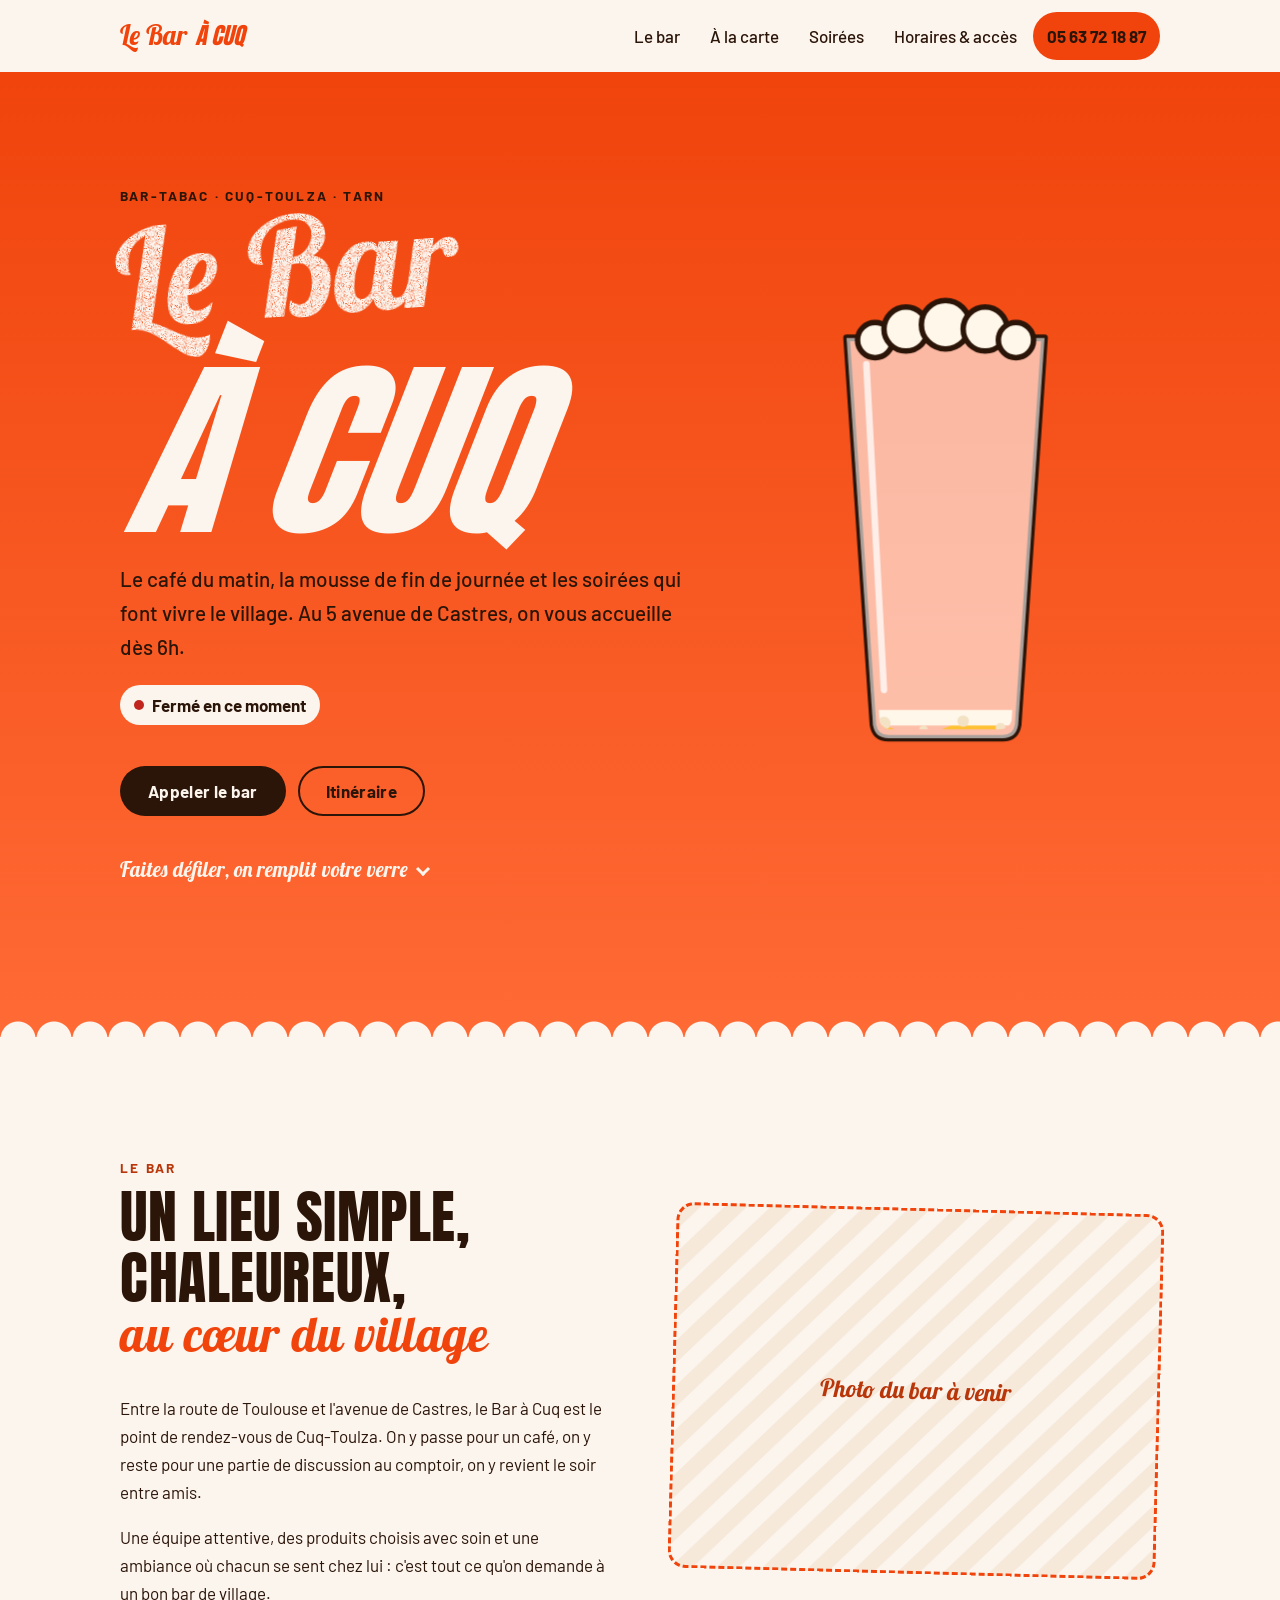
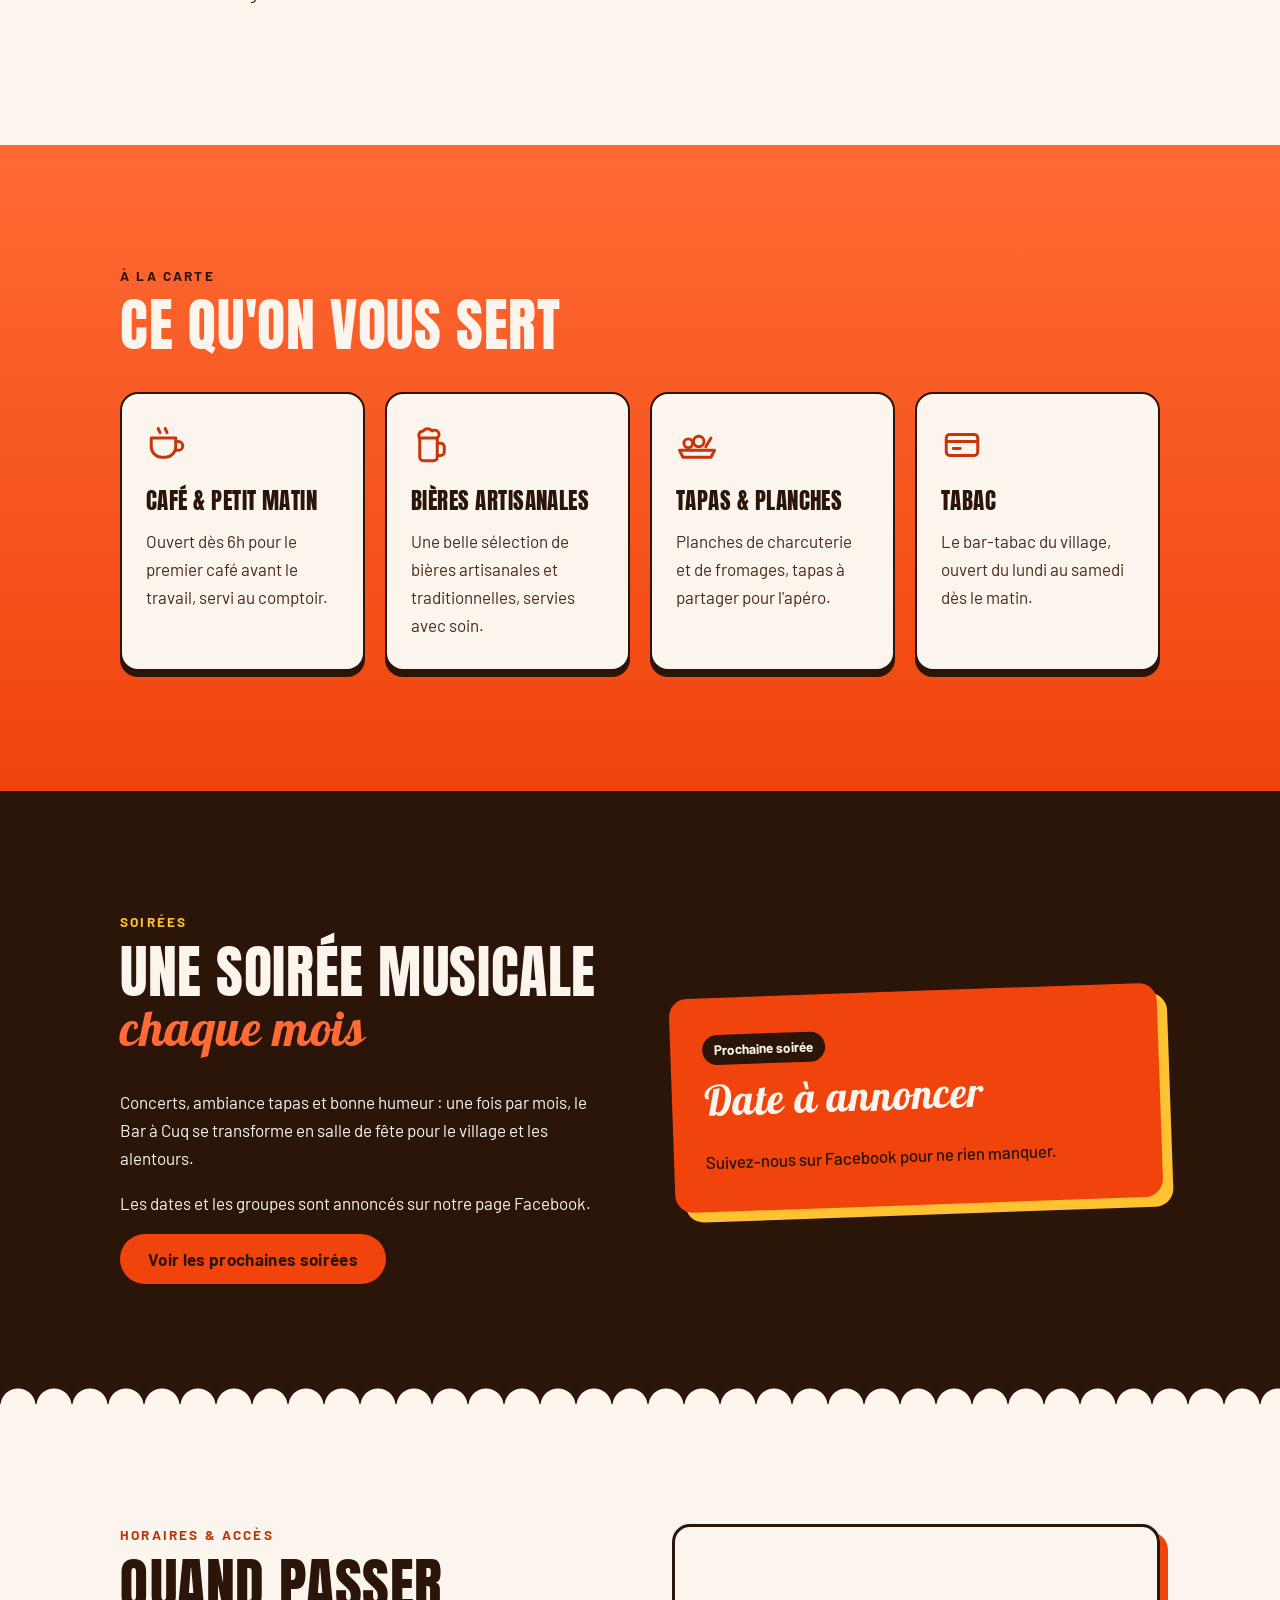
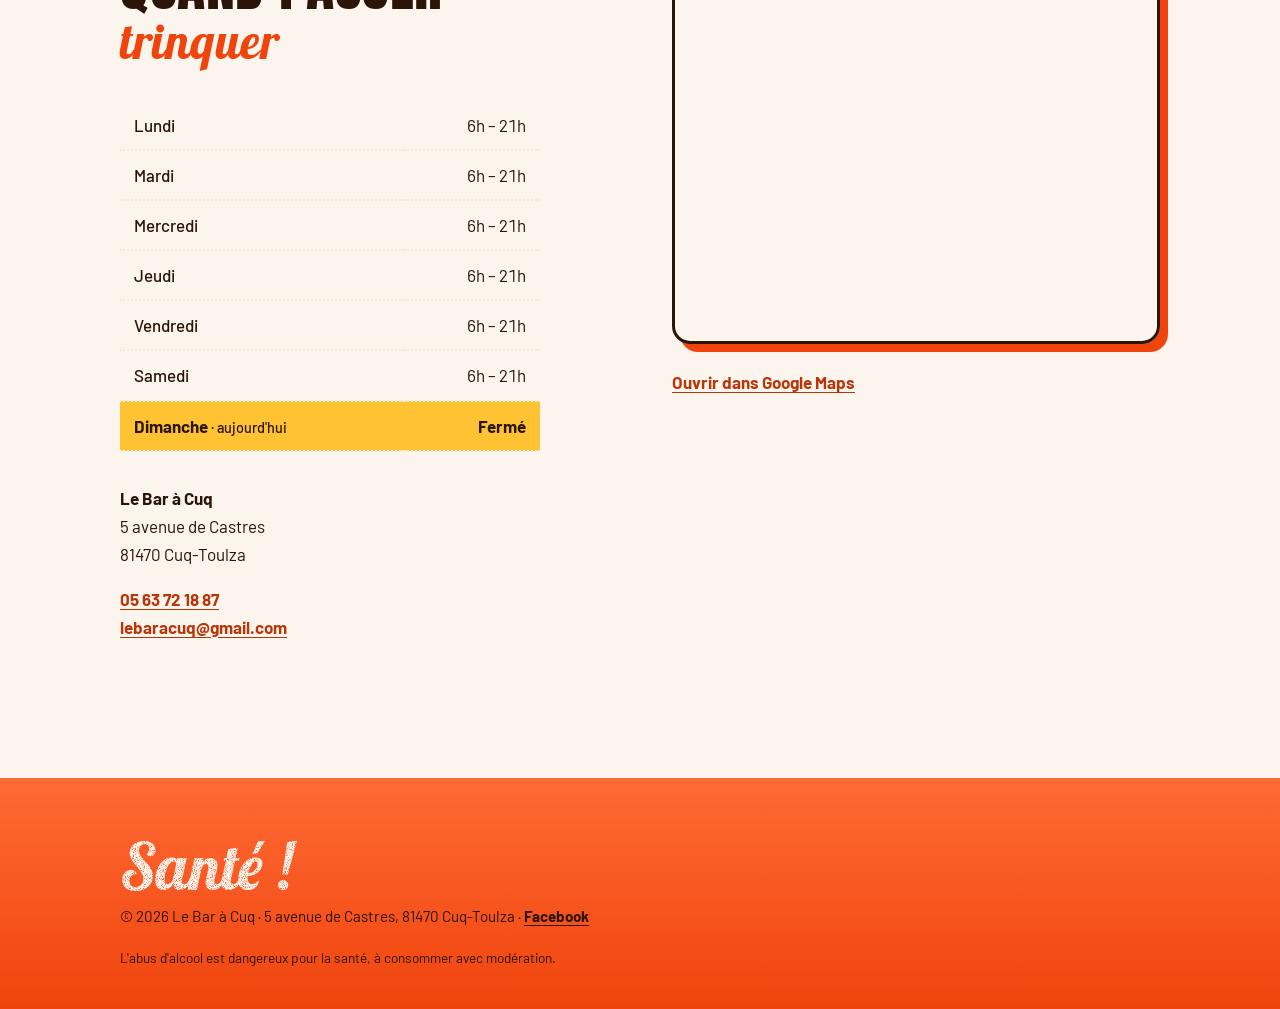
==== commit 6e95a45a: "Refait le thème aux couleurs du logo avec un verre de bière en fil conducteur Dégradé orange et crèm" ====
--- a/index.html
+++ b/index.html
@@ -9,11 +9,12 @@
   <meta property="og:description" content="Café dès 6h, bières artisanales, tapas et soirées musicales au cœur de Cuq-Toulza.">
   <meta property="og:type" content="website">
   <meta property="og:locale" content="fr_FR">
-  <meta name="theme-color" content="#2a1a10">
+  <meta name="theme-color" content="#f0440c">
+  <meta name="color-scheme" content="light">
   <link rel="icon" href="assets/img/favicon.svg" type="image/svg+xml">
   <link rel="preconnect" href="https://fonts.googleapis.com">
   <link rel="preconnect" href="https://fonts.gstatic.com" crossorigin>
-  <link href="https://fonts.googleapis.com/css2?family=Karla:wght@400;500;700&family=Playfair+Display:ital,wght@0,600;0,800;1,600&display=swap" rel="stylesheet">
+  <link href="https://fonts.googleapis.com/css2?family=Anton&family=Barlow:wght@400;500;700&family=Lobster&display=swap" rel="stylesheet">
   <link rel="stylesheet" href="assets/css/style.css">
 
   <script type="application/ld+json">
@@ -30,6 +31,7 @@
       "addressLocality": "Cuq-Toulza",
       "addressCountry": "FR"
     },
+    "geo": { "@type": "GeoCoordinates", "latitude": 43.56897, "longitude": 1.8856 },
     "openingHoursSpecification": [{
       "@type": "OpeningHoursSpecification",
       "dayOfWeek": ["Monday", "Tuesday", "Wednesday", "Thursday", "Friday", "Saturday"],
@@ -41,13 +43,22 @@
   </script>
 </head>
 <body>
+  <!-- Filtre « craie » qui donne au mot « Le Bar » le grain du logo -->
+  <svg class="sr-only" aria-hidden="true" focusable="false">
+    <filter id="grain">
+      <feTurbulence type="fractalNoise" baseFrequency="1.1" numOctaves="1" seed="4" result="bruit"/>
+      <feColorMatrix in="bruit" type="matrix" values="0 0 0 0 0  0 0 0 0 0  0 0 0 0 0  -4 0 0 0 3" result="trous"/>
+      <feComposite in="SourceGraphic" in2="trous" operator="in"/>
+    </filter>
+  </svg>
+
   <a class="skip-link" href="#contenu">Aller au contenu</a>
 
   <header class="site-header">
     <div class="container header-inner">
       <a class="brand" href="#accueil" aria-label="Le Bar à Cuq, retour en haut">
-        <span class="brand-mark" aria-hidden="true">BC</span>
-        <span class="brand-name">Le Bar à Cuq</span>
+        <span class="brand-script">Le Bar</span>
+        <span class="brand-block">à Cuq</span>
       </a>
       <button class="nav-toggle" type="button" aria-expanded="false" aria-controls="menu">
         <span class="nav-toggle-bar" aria-hidden="true"></span>
@@ -65,27 +76,86 @@
     </div>
   </header>
 
+  <!-- Le verre de bière : fil conducteur du site. Il se remplit avec le défilement
+       et ses graduations mènent aux sections. Piloté par assets/js/main.js. -->
+  <aside class="pint" data-pint>
+    <button class="pint-glass" type="button" data-pint-next aria-label="Aller à la section suivante">
+      <svg viewBox="0 0 100 200" aria-hidden="true" focusable="false">
+        <defs>
+          <clipPath id="interieur-verre">
+            <path d="M9 12 L20 184 Q21 188 26 188 L74 188 Q79 188 80 184 L91 12 Z"/>
+          </clipPath>
+          <linearGradient id="biere" x1="0" y1="0" x2="0" y2="1">
+            <stop offset="0" stop-color="#ffc233"/>
+            <stop offset="1" stop-color="#e57d00"/>
+          </linearGradient>
+        </defs>
+        <path class="pint-body" d="M5 10 L17 186 Q18 192 24 192 L76 192 Q82 192 83 186 L95 10 Z"/>
+        <g clip-path="url(#interieur-verre)">
+          <g class="pint-beer" data-pint-beer>
+            <path class="pint-wave" d="M-100 4 q12.5 -6 25 0 t25 0 t25 0 t25 0 t25 0 t25 0 t25 0 t25 0 t25 0 t25 0 t25 0 t25 0 V200 H-100 Z" fill="url(#biere)"/>
+            <circle class="bulle" cx="30" cy="170" r="1.6"/>
+            <circle class="bulle" cx="44" cy="176" r="1.1"/>
+            <circle class="bulle" cx="57" cy="168" r="1.8"/>
+            <circle class="bulle" cx="68" cy="178" r="1.2"/>
+            <circle class="bulle" cx="38" cy="182" r="1.4"/>
+            <circle class="bulle" cx="62" cy="184" r="1"/>
+          </g>
+          <g class="pint-foam" data-pint-foam>
+            <rect x="0" y="0" width="100" height="40" rx="3"/>
+            <circle cx="22" cy="6" r="3"/><circle cx="40" cy="9" r="2"/><circle cx="58" cy="5" r="2.6"/><circle cx="75" cy="8" r="2.2"/>
+          </g>
+        </g>
+        <g class="pint-crown" data-pint-crown>
+          <circle cx="18" cy="11" r="8"/><circle cx="32" cy="6" r="10"/><circle cx="50" cy="4" r="11"/>
+          <circle cx="68" cy="6" r="10"/><circle cx="82" cy="11" r="8"/>
+        </g>
+        <path class="pint-shine" d="M14 22 L22 170"/>
+      </svg>
+    </button>
+    <nav class="pint-ticks" aria-label="Graduations du verre">
+      <ol data-pint-ticks>
+        <li><a href="#le-bar" data-section="le-bar"><span>Le bar</span></a></li>
+        <li><a href="#carte" data-section="carte"><span>À la carte</span></a></li>
+        <li><a href="#soirees" data-section="soirees"><span>Soirées</span></a></li>
+        <li><a href="#infos" data-section="infos"><span>Horaires</span></a></li>
+      </ol>
+    </nav>
+    <p class="pint-label" data-pint-label aria-hidden="true">On vous sert ?</p>
+  </aside>
+
   <main id="contenu">
     <!-- Accueil -->
     <section id="accueil" class="hero">
-      <div class="container hero-inner">
-        <p class="eyebrow">Bar-tabac · Cuq-Toulza, Tarn</p>
-        <h1>Le Bar à Cuq</h1>
-        <p class="hero-lead">Le café du matin, la bière de fin de journée et les soirées qui font vivre le village. Au 5 avenue de Castres, la porte est ouverte dès 6h.</p>
-        <p class="open-status" data-open-status hidden></p>
-        <div class="hero-actions">
-          <a class="btn btn-primary" href="tel:+33563721887">Appeler le bar</a>
-          <a class="btn btn-ghost" href="https://www.google.com/maps/dir/?api=1&amp;destination=5+avenue+de+Castres+81470+Cuq-Toulza" target="_blank" rel="noopener">Itinéraire</a>
-        </div>
+      <div class="hero-bubbles" aria-hidden="true">
+        <span></span><span></span><span></span><span></span><span></span><span></span><span></span><span></span>
+      </div>
+      <div class="container hero-grid">
+        <div class="hero-text">
+          <p class="eyebrow eyebrow-ink">Bar-tabac · Cuq-Toulza · Tarn</p>
+          <h1 class="logotype">
+            <span class="logotype-script">Le Bar</span>
+            <span class="logotype-block">À Cuq</span>
+          </h1>
+          <p class="hero-lead">Le café du matin, la mousse de fin de journée et les soirées qui font vivre le village. Au 5 avenue de Castres, on vous accueille dès 6h.</p>
+          <p class="open-status" data-open-status hidden></p>
+          <div class="hero-actions">
+            <a class="btn btn-ink" href="tel:+33563721887">Appeler le bar</a>
+            <a class="btn btn-outline-ink" href="https://www.google.com/maps/dir/?api=1&amp;destination=5+avenue+de+Castres+81470+Cuq-Toulza" target="_blank" rel="noopener">Itinéraire</a>
+          </div>
+          <p class="scroll-hint" aria-hidden="true">Faites défiler, on remplit votre verre</p>
+        </div>
+        <!-- Emplacement du verre en grand dans l'accueil (le verre s'y pose puis rejoint le côté de l'écran) -->
+        <div class="hero-glass-slot" data-pint-slot aria-hidden="true"></div>
       </div>
     </section>
 
     <!-- Le bar -->
-    <section id="le-bar" class="section">
+    <section id="le-bar" class="section section-cream foam-top" data-pint-section>
       <div class="container split">
         <div>
           <p class="eyebrow">Le bar</p>
-          <h2>Un lieu simple, chaleureux, au cœur du village</h2>
+          <h2>Un lieu simple, chaleureux, <em>au cœur du village</em></h2>
           <p>Entre la route de Toulouse et l'avenue de Castres, le Bar à Cuq est le point de rendez-vous de Cuq-Toulza. On y passe pour un café, on y reste pour une partie de discussion au comptoir, on y revient le soir entre amis.</p>
           <p>Une équipe attentive, des produits choisis avec soin et une ambiance où chacun se sent chez lui : c'est tout ce qu'on demande à un bon bar de village.</p>
         </div>
@@ -97,10 +167,10 @@
     </section>
 
     <!-- À la carte -->
-    <section id="carte" class="section section-alt">
+    <section id="carte" class="section section-orange" data-pint-section>
       <div class="container">
-        <p class="eyebrow">À la carte</p>
-        <h2>Ce que vous trouverez chez nous</h2>
+        <p class="eyebrow eyebrow-ink">À la carte</p>
+        <h2 class="title-cream">Ce qu'on vous sert</h2>
         <ul class="cards">
           <li class="card">
             <svg class="card-icon" viewBox="0 0 24 24" aria-hidden="true"><path d="M3 8h14v5a6 6 0 0 1-6 6H9a6 6 0 0 1-6-6V8Z"/><path d="M17 10h1.5a2.5 2.5 0 0 1 0 5H17"/><path d="M7 2.5c0 1 1 1.5 1 2.5M11 2.5c0 1 1 1.5 1 2.5"/></svg>
@@ -127,14 +197,14 @@
     </section>
 
     <!-- Soirées -->
-    <section id="soirees" class="section section-dark">
+    <section id="soirees" class="section section-ink" data-pint-section>
       <div class="container split">
         <div>
           <p class="eyebrow">Soirées</p>
-          <h2>Une soirée musicale chaque mois</h2>
+          <h2>Une soirée musicale <em>chaque mois</em></h2>
           <p>Concerts, ambiance tapas et bonne humeur : une fois par mois, le Bar à Cuq se transforme en salle de fête pour le village et les alentours.</p>
           <p>Les dates et les groupes sont annoncés sur notre page Facebook.</p>
-          <a class="btn btn-primary" href="https://www.facebook.com/lebaracuq/" target="_blank" rel="noopener">Voir les prochaines soirées</a>
+          <a class="btn btn-orange" href="https://www.facebook.com/lebaracuq/" target="_blank" rel="noopener">Voir les prochaines soirées</a>
         </div>
         <!-- Prochaine soirée : mettre à jour la date, le titre et le texte ci-dessous. -->
         <article class="event-card" aria-labelledby="prochaine-soiree">
@@ -146,11 +216,11 @@
     </section>
 
     <!-- Horaires & accès -->
-    <section id="infos" class="section">
+    <section id="infos" class="section section-cream foam-top" data-pint-section>
       <div class="container split split-top">
         <div>
           <p class="eyebrow">Horaires &amp; accès</p>
-          <h2>Quand passer nous voir</h2>
+          <h2>Quand passer <em>trinquer</em></h2>
           <!-- Horaires d'après Pages Jaunes : à confirmer par le bar. -->
           <table class="hours">
             <caption class="sr-only">Horaires d'ouverture</caption>
@@ -181,8 +251,8 @@
 
   <footer class="site-footer">
     <div class="container footer-inner">
-      <p>© <span data-year>2026</span> Le Bar à Cuq · 5 avenue de Castres, 81470 Cuq-Toulza</p>
-      <p><a href="https://www.facebook.com/lebaracuq/" target="_blank" rel="noopener">Facebook</a></p>
+      <p class="footer-cheers" aria-hidden="true">Santé !</p>
+      <p>© <span data-year>2026</span> Le Bar à Cuq · 5 avenue de Castres, 81470 Cuq-Toulza · <a href="https://www.facebook.com/lebaracuq/" target="_blank" rel="noopener">Facebook</a></p>
       <p class="footer-note">L'abus d'alcool est dangereux pour la santé, à consommer avec modération.</p>
     </div>
   </footer>
--- a/assets/css/style.css
+++ b/assets/css/style.css
@@ -1,25 +1,29 @@
-/* Le Bar à Cuq — feuille de style principale */
+/* Le Bar à Cuq — thème « orange & crème » tiré du logo, verre de bière en fil conducteur */
 
 :root {
-  --color-bg: #fbf5ea;
-  --color-surface: #ffffff;
-  --color-alt: #f3e7d3;
-  --color-text: #2a1a10;
-  --color-muted: #6b5443;
-  --color-primary: #92400e;
-  --color-primary-hover: #7a360c;
-  --color-on-primary: #ffffff;
-  --color-accent: #e0a458;
-  --color-dark: #2a1a10;
-  --color-on-dark: #f8efe2;
-  --color-border: #e5d4ba;
-
-  --font-display: "Playfair Display", Georgia, serif;
-  --font-body: "Karla", system-ui, sans-serif;
-
-  --radius: 12px;
-  --shadow: 0 6px 24px rgba(42, 26, 16, 0.08);
-  --header-h: 68px;
+  /* Couleurs du logo */
+  --orange: #f0440c;
+  --orange-light: #ff6a35;
+  --orange-deep: #c9350a;
+  --orange-text: #b8360a;
+  --cream: #fbf5ee;
+  --cream-2: #f6e9da;
+  --ink: #2b1408;
+  --ink-2: #4a2a18;
+  --muted: #6e4a36;
+
+  /* Bière */
+  --beer: #ffc233;
+  --beer-deep: #e57d00;
+  --foam: #fff8ea;
+
+  --font-script: "Lobster", "Brush Script MT", cursive;
+  --font-block: "Anton", Impact, "Arial Narrow", sans-serif;
+  --font-body: "Barlow", system-ui, sans-serif;
+
+  --radius: 18px;
+  --shadow: 0 10px 30px rgba(43, 20, 8, 0.12);
+  --header-h: 72px;
   --ease: cubic-bezier(0.2, 0.7, 0.2, 1);
 }
 
@@ -31,37 +35,50 @@
 
 body {
   margin: 0;
-  background: var(--color-bg);
-  color: var(--color-text);
+  background: var(--cream);
+  color: var(--ink);
   font-family: var(--font-body);
   font-size: 1.0625rem;
   line-height: 1.65;
   -webkit-font-smoothing: antialiased;
+  overflow-x: hidden;
 }
 
 img, iframe { max-width: 100%; display: block; }
 
-a { color: var(--color-primary); }
-a:hover { color: var(--color-primary-hover); }
+a { color: var(--orange-text); text-underline-offset: 3px; }
+a:hover { color: var(--ink); }
 
 :focus-visible {
-  outline: 3px solid var(--color-accent);
+  outline: 3px solid var(--ink);
   outline-offset: 3px;
-  border-radius: 4px;
-}
-
-h1, h2, h3 {
-  font-family: var(--font-display);
-  line-height: 1.15;
-  margin: 0 0 0.6em;
-}
-h2 { font-size: clamp(1.75rem, 4vw, 2.5rem); }
-h3 { font-size: 1.25rem; }
+  border-radius: 6px;
+}
+.section-ink :focus-visible,
+.site-footer :focus-visible { outline-color: var(--beer); }
+
+h1, h2, h3 { margin: 0 0 0.6em; line-height: 1.05; }
+h2 {
+  font-family: var(--font-block);
+  font-weight: 400;
+  font-size: clamp(2.2rem, 5.5vw, 3.6rem);
+  text-transform: uppercase;
+  letter-spacing: 0.01em;
+}
+h2 em {
+  display: block;
+  font-family: var(--font-script);
+  font-style: normal;
+  text-transform: none;
+  font-size: 0.85em;
+  color: var(--orange);
+}
+h3 { font-family: var(--font-block); font-weight: 400; font-size: 1.45rem; letter-spacing: 0.02em; text-transform: uppercase; }
 p { margin: 0 0 1em; }
 
 .container {
   width: 100%;
-  max-width: 1120px;
+  max-width: 1080px;
   margin: 0 auto;
   padding: 0 20px;
 }
@@ -79,47 +96,54 @@
   left: 12px; top: -60px;
   z-index: 100;
   padding: 10px 16px;
-  background: var(--color-primary);
-  color: var(--color-on-primary);
+  background: var(--ink);
+  color: var(--cream);
   border-radius: 8px;
   text-decoration: none;
 }
-.skip-link:focus { top: 12px; color: var(--color-on-primary); }
+.skip-link:focus { top: 12px; color: var(--cream); }
 
 .eyebrow {
-  margin-bottom: 0.5em;
-  color: var(--color-primary);
+  margin-bottom: 0.6em;
+  color: var(--orange-text);
   font-weight: 700;
   font-size: 0.85rem;
-  letter-spacing: 0.12em;
+  letter-spacing: 0.16em;
   text-transform: uppercase;
 }
+.eyebrow-ink { color: var(--ink); }
+.section-ink .eyebrow { color: var(--beer); }
 
 /* Boutons */
 .btn {
   display: inline-flex;
   align-items: center;
   justify-content: center;
-  min-height: 48px;
-  padding: 0 24px;
+  min-height: 50px;
+  padding: 0 26px;
   border-radius: 999px;
   border: 2px solid transparent;
   font-weight: 700;
+  letter-spacing: 0.02em;
   text-decoration: none;
-  transition: background-color 200ms var(--ease), color 200ms var(--ease), border-color 200ms var(--ease);
-}
-.btn-primary { background: var(--color-primary); color: var(--color-on-primary); }
-.btn-primary:hover { background: var(--color-primary-hover); color: var(--color-on-primary); }
-.btn-ghost { border-color: currentColor; color: var(--color-on-dark); }
-.btn-ghost:hover { background: var(--color-on-dark); color: var(--color-dark); }
+  cursor: pointer;
+  transition: transform 180ms var(--ease), background-color 180ms var(--ease), color 180ms var(--ease);
+}
+.btn:active { transform: scale(0.97); }
+.btn-ink { background: var(--ink); color: var(--cream); }
+.btn-ink:hover { background: var(--cream); color: var(--ink); }
+.btn-outline-ink { border-color: var(--ink); color: var(--ink); }
+.btn-outline-ink:hover { background: var(--ink); color: var(--cream); }
+.btn-orange { background: var(--orange); color: var(--ink); }
+.btn-orange:hover { background: var(--beer); color: var(--ink); }
 
 /* En-tête */
 .site-header {
   position: sticky;
   top: 0;
-  z-index: 50;
-  background: rgba(251, 245, 234, 0.96);
-  border-bottom: 1px solid var(--color-border);
+  z-index: 60;
+  background: rgba(251, 245, 238, 0.97);
+  border-bottom: 3px solid var(--orange);
 }
 .header-inner {
   display: flex;
@@ -129,42 +153,34 @@
 }
 .brand {
   display: flex;
-  align-items: center;
-  gap: 10px;
-  color: var(--color-text);
+  align-items: baseline;
+  gap: 8px;
+  color: var(--orange);
   text-decoration: none;
-}
-.brand-mark {
-  display: grid;
-  place-items: center;
-  width: 40px; height: 40px;
-  border-radius: 50%;
-  background: var(--color-primary);
-  color: var(--color-on-primary);
-  font-family: var(--font-display);
-  font-weight: 800;
-  font-size: 0.95rem;
-}
-.brand-name { font-family: var(--font-display); font-weight: 800; font-size: 1.25rem; }
+  line-height: 1;
+}
+.brand:hover { color: var(--orange-deep); }
+.brand-script { font-family: var(--font-script); font-size: 1.7rem; }
+.brand-block { font-family: var(--font-block); font-size: 1.45rem; text-transform: uppercase; font-style: italic; }
 
 .site-nav ul {
   display: flex;
   align-items: center;
-  gap: 4px;
+  gap: 2px;
   margin: 0; padding: 0;
   list-style: none;
 }
 .site-nav a {
   display: block;
   padding: 10px 14px;
-  border-radius: 8px;
-  color: var(--color-text);
+  border-radius: 999px;
+  color: var(--ink);
   font-weight: 500;
   text-decoration: none;
 }
-.site-nav a:hover { background: var(--color-alt); color: var(--color-text); }
-.site-nav .nav-cta { background: var(--color-primary); color: var(--color-on-primary); font-weight: 700; }
-.site-nav .nav-cta:hover { background: var(--color-primary-hover); color: var(--color-on-primary); }
+.site-nav a:hover { background: var(--cream-2); color: var(--ink); }
+.site-nav .nav-cta { background: var(--orange); color: var(--ink); font-weight: 700; }
+.site-nav .nav-cta:hover { background: var(--ink); color: var(--cream); }
 
 .nav-toggle {
   display: none;
@@ -177,55 +193,83 @@
 .nav-toggle-bar::before,
 .nav-toggle-bar::after {
   display: block;
-  width: 24px; height: 2px;
+  width: 26px; height: 3px;
   margin: 0 auto;
-  background: var(--color-text);
-  transition: transform 200ms var(--ease), opacity 200ms var(--ease);
+  border-radius: 2px;
+  background: var(--ink);
+  transition: transform 200ms var(--ease), background-color 200ms var(--ease);
 }
 .nav-toggle-bar { position: relative; }
 .nav-toggle-bar::before,
 .nav-toggle-bar::after { content: ""; position: absolute; left: 0; }
-.nav-toggle-bar::before { top: -7px; }
-.nav-toggle-bar::after { top: 7px; }
+.nav-toggle-bar::before { top: -8px; }
+.nav-toggle-bar::after { top: 8px; }
 .nav-toggle[aria-expanded="true"] .nav-toggle-bar { background: transparent; }
-.nav-toggle[aria-expanded="true"] .nav-toggle-bar::before { transform: translateY(7px) rotate(45deg); }
-.nav-toggle[aria-expanded="true"] .nav-toggle-bar::after { transform: translateY(-7px) rotate(-45deg); }
-
-@media (max-width: 860px) {
+.nav-toggle[aria-expanded="true"] .nav-toggle-bar::before { transform: translateY(8px) rotate(45deg); }
+.nav-toggle[aria-expanded="true"] .nav-toggle-bar::after { transform: translateY(-8px) rotate(-45deg); }
+
+@media (max-width: 900px) {
   .nav-toggle { display: block; }
   .site-nav {
     position: absolute;
     top: 100%; left: 0; right: 0;
     display: none;
-    background: var(--color-bg);
-    border-bottom: 1px solid var(--color-border);
+    background: var(--cream);
+    border-bottom: 3px solid var(--orange);
     box-shadow: var(--shadow);
   }
   .site-nav.is-open { display: block; }
   .site-nav ul { flex-direction: column; align-items: stretch; padding: 8px 20px 20px; }
-  .site-nav a { padding: 14px 12px; }
+  .site-nav a { padding: 14px 12px; border-radius: 10px; }
   .site-nav .nav-cta { margin-top: 8px; text-align: center; }
 }
 
-/* Accueil */
+/* Accueil : le logo en grand sur le dégradé orange */
 .hero {
   position: relative;
-  padding: clamp(80px, 14vw, 160px) 0 clamp(72px, 12vw, 140px);
-  background:
-    radial-gradient(ellipse at 80% 10%, rgba(224, 164, 88, 0.35), transparent 55%),
-    radial-gradient(ellipse at 10% 90%, rgba(146, 64, 14, 0.45), transparent 60%),
-    var(--color-dark);
-  color: var(--color-on-dark);
+  padding: clamp(56px, 9vw, 110px) 0 clamp(90px, 12vw, 150px);
+  background: linear-gradient(180deg, var(--orange) 0%, var(--orange-light) 100%);
+  color: var(--ink);
   overflow: hidden;
 }
-.hero .eyebrow { color: var(--color-accent); }
-.hero h1 {
-  font-size: clamp(3rem, 11vw, 6.5rem);
-  font-weight: 800;
+.hero-grid {
+  position: relative;
+  display: grid;
+  gap: 32px;
+  align-items: center;
+}
+@media (min-width: 900px) {
+  .hero-grid { grid-template-columns: 1.35fr 1fr; }
+}
+
+.logotype {
+  display: flex;
+  flex-direction: column;
+  margin: 0 0 24px;
+  color: var(--cream);
+  line-height: 0.9;
+  font-weight: 400;
+}
+.logotype-script {
+  font-family: var(--font-script);
+  font-size: clamp(4.2rem, 15vw, 8.5rem);
+  filter: url(#grain);
+  transform: rotate(-4deg);
+  transform-origin: left bottom;
+}
+.logotype-block {
+  font-family: var(--font-block);
+  margin-top: 0.14em;
+  font-size: clamp(5.5rem, 22vw, 12rem);
+  font-style: italic;
+  text-transform: uppercase;
   letter-spacing: -0.01em;
-}
-.hero-lead { max-width: 34em; font-size: clamp(1.1rem, 2.4vw, 1.3rem); }
-.hero-actions { display: flex; flex-wrap: wrap; gap: 12px; margin-top: 28px; }
+  transform: skewX(-8deg);
+  transform-origin: left bottom;
+}
+
+.hero-lead { max-width: 30em; font-size: clamp(1.1rem, 2.4vw, 1.3rem); font-weight: 500; }
+.hero-actions { display: flex; flex-wrap: wrap; gap: 12px; margin-top: 24px; }
 
 .open-status {
   display: inline-flex;
@@ -233,30 +277,96 @@
   gap: 8px;
   padding: 6px 14px;
   border-radius: 999px;
-  background: rgba(248, 239, 226, 0.12);
+  background: var(--cream);
+  color: var(--ink);
   font-weight: 700;
 }
 .open-status::before {
   content: "";
   width: 10px; height: 10px;
   border-radius: 50%;
-  background: #f87171;
-}
-.open-status.is-open::before { background: #4ade80; }
+  background: #c0261d;
+}
+.open-status.is-open::before { background: #1f8a3e; }
+
+.scroll-hint {
+  margin: 36px 0 0;
+  font-family: var(--font-script);
+  font-size: 1.3rem;
+  color: var(--cream);
+}
+.scroll-hint::after {
+  content: "";
+  display: inline-block;
+  width: 10px; height: 10px;
+  margin-left: 10px;
+  border-right: 3px solid currentColor;
+  border-bottom: 3px solid currentColor;
+  transform: translateY(-3px) rotate(45deg);
+  animation: hint 1.6s var(--ease) infinite;
+}
+@keyframes hint {
+  50% { transform: translateY(3px) rotate(45deg); }
+}
+
+.hero-glass-slot { display: none; }
+@media (min-width: 900px) {
+  .hero-glass-slot {
+    display: block;
+    justify-self: center;
+    width: min(220px, 22vw);
+    aspect-ratio: 1 / 2;
+  }
+}
+
+/* Bulles qui montent dans le fond de l'accueil */
+.hero-bubbles span {
+  position: absolute;
+  bottom: -40px;
+  width: 18px; height: 18px;
+  border-radius: 50%;
+  border: 2px solid rgba(251, 245, 238, 0.45);
+  animation: monte 9s linear infinite;
+}
+.hero-bubbles span:nth-child(1) { left: 6%;  animation-delay: 0s; }
+.hero-bubbles span:nth-child(2) { left: 18%; width: 10px; height: 10px; animation-delay: 2.5s; animation-duration: 7s; }
+.hero-bubbles span:nth-child(3) { left: 33%; width: 26px; height: 26px; animation-delay: 5s; animation-duration: 11s; }
+.hero-bubbles span:nth-child(4) { left: 49%; width: 12px; height: 12px; animation-delay: 1s; }
+.hero-bubbles span:nth-child(5) { left: 61%; animation-delay: 6.5s; animation-duration: 8s; }
+.hero-bubbles span:nth-child(6) { left: 74%; width: 8px; height: 8px; animation-delay: 3.5s; animation-duration: 6s; }
+.hero-bubbles span:nth-child(7) { left: 86%; width: 22px; height: 22px; animation-delay: 7.5s; animation-duration: 12s; }
+.hero-bubbles span:nth-child(8) { left: 94%; width: 12px; height: 12px; animation-delay: 4s; }
+@keyframes monte {
+  0%   { transform: translate(0, 0); opacity: 0; }
+  10%  { opacity: 1; }
+  50%  { transform: translate(14px, -45vh); }
+  100% { transform: translate(-8px, -95vh); opacity: 0; }
+}
 
 /* Sections */
-.section { padding: clamp(64px, 10vw, 112px) 0; }
-.section-alt { background: var(--color-alt); }
-.section-dark { background: var(--color-dark); color: var(--color-on-dark); }
-.section-dark .eyebrow { color: var(--color-accent); }
-
-.split {
-  display: grid;
-  gap: 48px;
-  align-items: center;
-}
+.section { position: relative; padding: clamp(72px, 10vw, 120px) 0; }
+.section-cream { background: var(--cream); }
+.section-orange { background: linear-gradient(180deg, var(--orange-light), var(--orange)); }
+.section-ink { background: var(--ink); color: var(--cream); }
+.section-ink h2 em { color: var(--orange-light); }
+.title-cream { color: var(--cream); }
+
+/* Bord en « mousse » : une rangée de bulles crème qui coiffe la section */
+.foam-top::before {
+  content: "";
+  position: absolute;
+  left: 0; right: 0;
+  top: -22px;
+  height: 23px;
+  background:
+    radial-gradient(circle at 18px 24px, var(--cream) 17px, transparent 18px) 0 0 / 36px 24px repeat-x,
+    radial-gradient(circle at 9px 24px, var(--cream) 11px, transparent 12px) 18px 6px / 36px 24px repeat-x;
+  pointer-events: none;
+}
+
+.split { display: grid; gap: 48px; align-items: center; }
 .split-top { align-items: start; }
-@media (min-width: 860px) {
+@media (min-width: 900px) {
   .split { grid-template-columns: 1fr 1fr; gap: 64px; }
 }
 
@@ -266,33 +376,49 @@
   margin: 0;
   aspect-ratio: 4 / 3;
   border-radius: var(--radius);
-  border: 2px dashed var(--color-border);
-  background: repeating-linear-gradient(135deg, var(--color-alt) 0 14px, var(--color-bg) 14px 28px);
-  color: var(--color-muted);
-  font-weight: 700;
-}
-
-/* Cartes */
+  border: 3px dashed var(--orange);
+  background: repeating-linear-gradient(135deg, var(--cream-2) 0 16px, var(--cream) 16px 32px);
+  color: var(--orange-text);
+  font-family: var(--font-script);
+  font-size: 1.5rem;
+  transform: rotate(1.5deg);
+}
+
+/* Cartes : elles se remplissent de bière au survol */
 .cards {
   display: grid;
-  grid-template-columns: repeat(auto-fit, minmax(230px, 1fr));
+  grid-template-columns: repeat(auto-fit, minmax(220px, 1fr));
   gap: 20px;
-  margin: 32px 0 0; padding: 0;
+  margin: 36px 0 0; padding: 0;
   list-style: none;
 }
 .card {
-  padding: 28px 24px;
-  background: var(--color-surface);
+  position: relative;
+  isolation: isolate;
+  overflow: hidden;
+  padding: 30px 24px;
+  background: var(--cream);
   border-radius: var(--radius);
-  box-shadow: var(--shadow);
-}
-.card p { margin: 0; color: var(--color-muted); }
+  box-shadow: 0 6px 0 var(--ink);
+  border: 2px solid var(--ink);
+}
+.card::before {
+  content: "";
+  position: absolute;
+  inset: 0;
+  z-index: -1;
+  background: linear-gradient(180deg, var(--foam) 0 14px, var(--beer) 14px, var(--beer-deep));
+  transform: translateY(101%);
+  transition: transform 600ms var(--ease);
+}
+.card:hover::before { transform: translateY(0); }
+.card p { margin: 0; color: var(--ink-2); }
 .card-icon {
-  width: 40px; height: 40px;
+  width: 42px; height: 42px;
   margin-bottom: 16px;
   fill: none;
-  stroke: var(--color-primary);
-  stroke-width: 1.6;
+  stroke: var(--orange-deep);
+  stroke-width: 1.7;
   stroke-linecap: round;
   stroke-linejoin: round;
 }
@@ -301,20 +427,22 @@
 .event-card {
   padding: 36px 32px;
   border-radius: var(--radius);
-  border: 1px solid rgba(248, 239, 226, 0.2);
-  background: rgba(248, 239, 226, 0.06);
+  background: var(--orange);
+  color: var(--ink);
+  transform: rotate(-2deg);
+  box-shadow: 10px 10px 0 var(--beer);
 }
 .event-tag {
   display: inline-block;
   padding: 4px 12px;
   border-radius: 999px;
-  background: var(--color-accent);
-  color: var(--color-dark);
+  background: var(--ink);
+  color: var(--cream);
   font-weight: 700;
   font-size: 0.85rem;
 }
-.event-card h3 { font-size: clamp(1.5rem, 3vw, 2rem); }
-.event-card p:last-child { margin: 0; }
+.event-card h3 { font-family: var(--font-script); text-transform: none; font-size: clamp(2rem, 4vw, 2.6rem); color: var(--cream); }
+.event-card p:last-child { margin: 0; font-weight: 500; }
 
 /* Horaires & accès */
 .hours {
@@ -326,14 +454,15 @@
 }
 .hours th,
 .hours td {
-  padding: 10px 12px;
-  border-bottom: 1px solid var(--color-border);
+  padding: 10px 14px;
+  border-bottom: 2px dotted var(--cream-2);
   text-align: left;
 }
 .hours th { font-weight: 500; }
 .hours td { text-align: right; }
-.hours tr.is-today { background: var(--color-alt); font-weight: 700; }
+.hours tr.is-today { background: var(--beer); font-weight: 700; }
 .hours tr.is-today th { font-weight: 700; }
+.hours tr.is-today th::after { content: " · aujourd'hui"; font-weight: 500; font-size: 0.85em; }
 
 .contact { font-style: normal; }
 .contact a { font-weight: 700; }
@@ -341,25 +470,173 @@
 .map iframe {
   width: 100%;
   height: 420px;
-  border: 0;
+  border: 3px solid var(--ink);
   border-radius: var(--radius);
-  box-shadow: var(--shadow);
-}
-.map a { display: inline-block; margin-top: 12px; padding: 8px 0; font-weight: 700; }
+  box-shadow: 8px 8px 0 var(--orange);
+}
+.map a { display: inline-block; margin-top: 16px; padding: 8px 0; font-weight: 700; }
 
 /* Pied de page */
 .site-footer {
-  padding: 40px 0;
-  background: var(--color-dark);
-  color: var(--color-on-dark);
+  position: relative;
+  padding: 56px 0 40px;
+  background: linear-gradient(180deg, var(--orange-light), var(--orange));
+  color: var(--ink);
   font-size: 0.95rem;
 }
-.site-footer a { color: var(--color-accent); }
-.footer-inner { display: grid; gap: 4px; }
+.site-footer a { color: var(--ink); font-weight: 700; }
+.footer-inner { display: grid; gap: 6px; }
 .footer-inner p { margin: 0; }
-.footer-note { margin-top: 12px !important; opacity: 0.75; font-size: 0.85rem; }
+.footer-cheers {
+  font-family: var(--font-script);
+  font-size: clamp(2.6rem, 8vw, 4rem);
+  line-height: 1;
+  color: var(--cream);
+  filter: url(#grain);
+}
+.footer-note { margin-top: 12px !important; font-size: 0.85rem; }
+
+/* ------------------------------------------------------------------ */
+/* Le verre de bière                                                   */
+/* ------------------------------------------------------------------ */
+.pint {
+  --w: 34px;
+  position: fixed;
+  left: 0; top: 0;
+  z-index: 50;
+  width: var(--w);
+  height: calc(var(--w) * 2);
+  transform-origin: 0 0;
+  will-change: transform;
+}
+/* Tant que le JavaScript n'a pas placé le verre, on le garde caché */
+.pint:not(.is-ready) { visibility: hidden; }
+
+.pint-glass {
+  display: block;
+  width: 100%; height: 100%;
+  padding: 0;
+  border: 0;
+  background: none;
+  cursor: pointer;
+}
+.pint-glass svg { width: 100%; height: 100%; overflow: visible; }
+
+.pint-body {
+  fill: rgba(255, 255, 255, 0.6);
+  stroke: var(--ink);
+  stroke-width: 3;
+  stroke-linejoin: round;
+  paint-order: stroke;
+}
+.pint-shine { stroke: rgba(255, 255, 255, 0.75); stroke-width: 3; stroke-linecap: round; }
+.pint-beer, .pint-foam { transition: transform 140ms linear; }
+.pint.is-pouring .pint-beer,
+.pint.is-pouring .pint-foam { transition-duration: 1400ms; transition-timing-function: var(--ease); }
+.pint-foam { fill: var(--foam); }
+.pint-foam circle { fill: #f3e2c4; }
+.pint-crown { fill: var(--foam); stroke: var(--ink); stroke-width: 2.5; opacity: 0; transform: translateY(10px); transition: opacity 300ms var(--ease), transform 300ms var(--ease); }
+.pint.is-full .pint-crown { opacity: 1; transform: none; }
+
+.pint-wave { animation: vague 2.4s linear infinite; }
+@keyframes vague { to { transform: translateX(50px); } }
+
+.bulle { fill: rgba(255, 248, 234, 0.85); animation: bulle 3.2s linear infinite; }
+.bulle:nth-of-type(2) { animation-delay: 0.8s; animation-duration: 2.6s; }
+.bulle:nth-of-type(3) { animation-delay: 1.5s; animation-duration: 3.8s; }
+.bulle:nth-of-type(4) { animation-delay: 2.1s; }
+.bulle:nth-of-type(5) { animation-delay: 0.4s; animation-duration: 2.9s; }
+.bulle:nth-of-type(6) { animation-delay: 1.9s; animation-duration: 3.4s; }
+@keyframes bulle {
+  0%   { transform: translateY(0); opacity: 0; }
+  15%  { opacity: 1; }
+  90%  { opacity: 1; }
+  100% { transform: translateY(-170px); opacity: 0; }
+}
+
+/* Graduations : visibles quand le verre est rangé sur le côté (grand écran) */
+.pint-ticks { display: none; }
+.pint-label { display: none; }
+
+@media (min-width: 1240px) {
+  .pint { --w: 64px; }
+  .pint.is-docked .pint-ticks { display: block; }
+  .pint.is-docked .pint-label { display: block; }
+
+  .pint-ticks ol { margin: 0; padding: 0; list-style: none; }
+  .pint-ticks li { position: absolute; left: -4px; width: 0; }
+  .pint-ticks a {
+    position: absolute;
+    left: 0;
+    top: -12px;
+    display: flex;
+    align-items: center;
+    width: 32px; height: 24px;
+    color: var(--ink);
+    text-decoration: none;
+  }
+  .pint-ticks a::after {
+    content: "";
+    width: 18px; height: 3px;
+    border-radius: 2px;
+    background: var(--ink);
+    transition: width 180ms var(--ease);
+  }
+  .pint-ticks span {
+    position: absolute;
+    right: calc(100% + 6px);
+    padding: 4px 10px;
+    border-radius: 999px;
+    background: var(--ink);
+    color: var(--cream);
+    font-size: 0.8rem;
+    font-weight: 700;
+    white-space: nowrap;
+    opacity: 0;
+    transform: translateX(6px);
+    transition: opacity 180ms var(--ease), transform 180ms var(--ease);
+    pointer-events: none;
+  }
+  .pint-ticks a:hover span,
+  .pint-ticks a:focus-visible span { opacity: 1; transform: none; }
+  .pint-ticks a[aria-current="true"]::after { width: 26px; background: var(--orange-deep); }
+
+  .pint-label {
+    position: absolute;
+    top: 100%;
+    left: 50%;
+    margin: 10px 0 0;
+    padding: 2px 10px;
+    border-radius: 999px;
+    background: var(--ink);
+    color: var(--cream);
+    font-family: var(--font-script);
+    font-size: 1rem;
+    white-space: nowrap;
+    transform: translateX(-50%);
+  }
+}
+
+/* Petit écran : un verre miniature dans une pastille en bas à droite */
+@media (max-width: 1239px) {
+  .pint::before {
+    content: "";
+    position: absolute;
+    inset: -10px -14px;
+    z-index: -1;
+    border-radius: 999px;
+    background: var(--cream);
+    border: 2px solid var(--ink);
+    box-shadow: 0 6px 18px rgba(43, 20, 8, 0.25);
+    opacity: var(--pastille, 1);
+  }
+}
 
 @media (prefers-reduced-motion: reduce) {
   html { scroll-behavior: auto; }
-  *, *::before, *::after { transition: none !important; }
-}
+  *, *::before, *::after {
+    animation: none !important;
+    transition: none !important;
+  }
+  .hero-bubbles { display: none; }
+}
